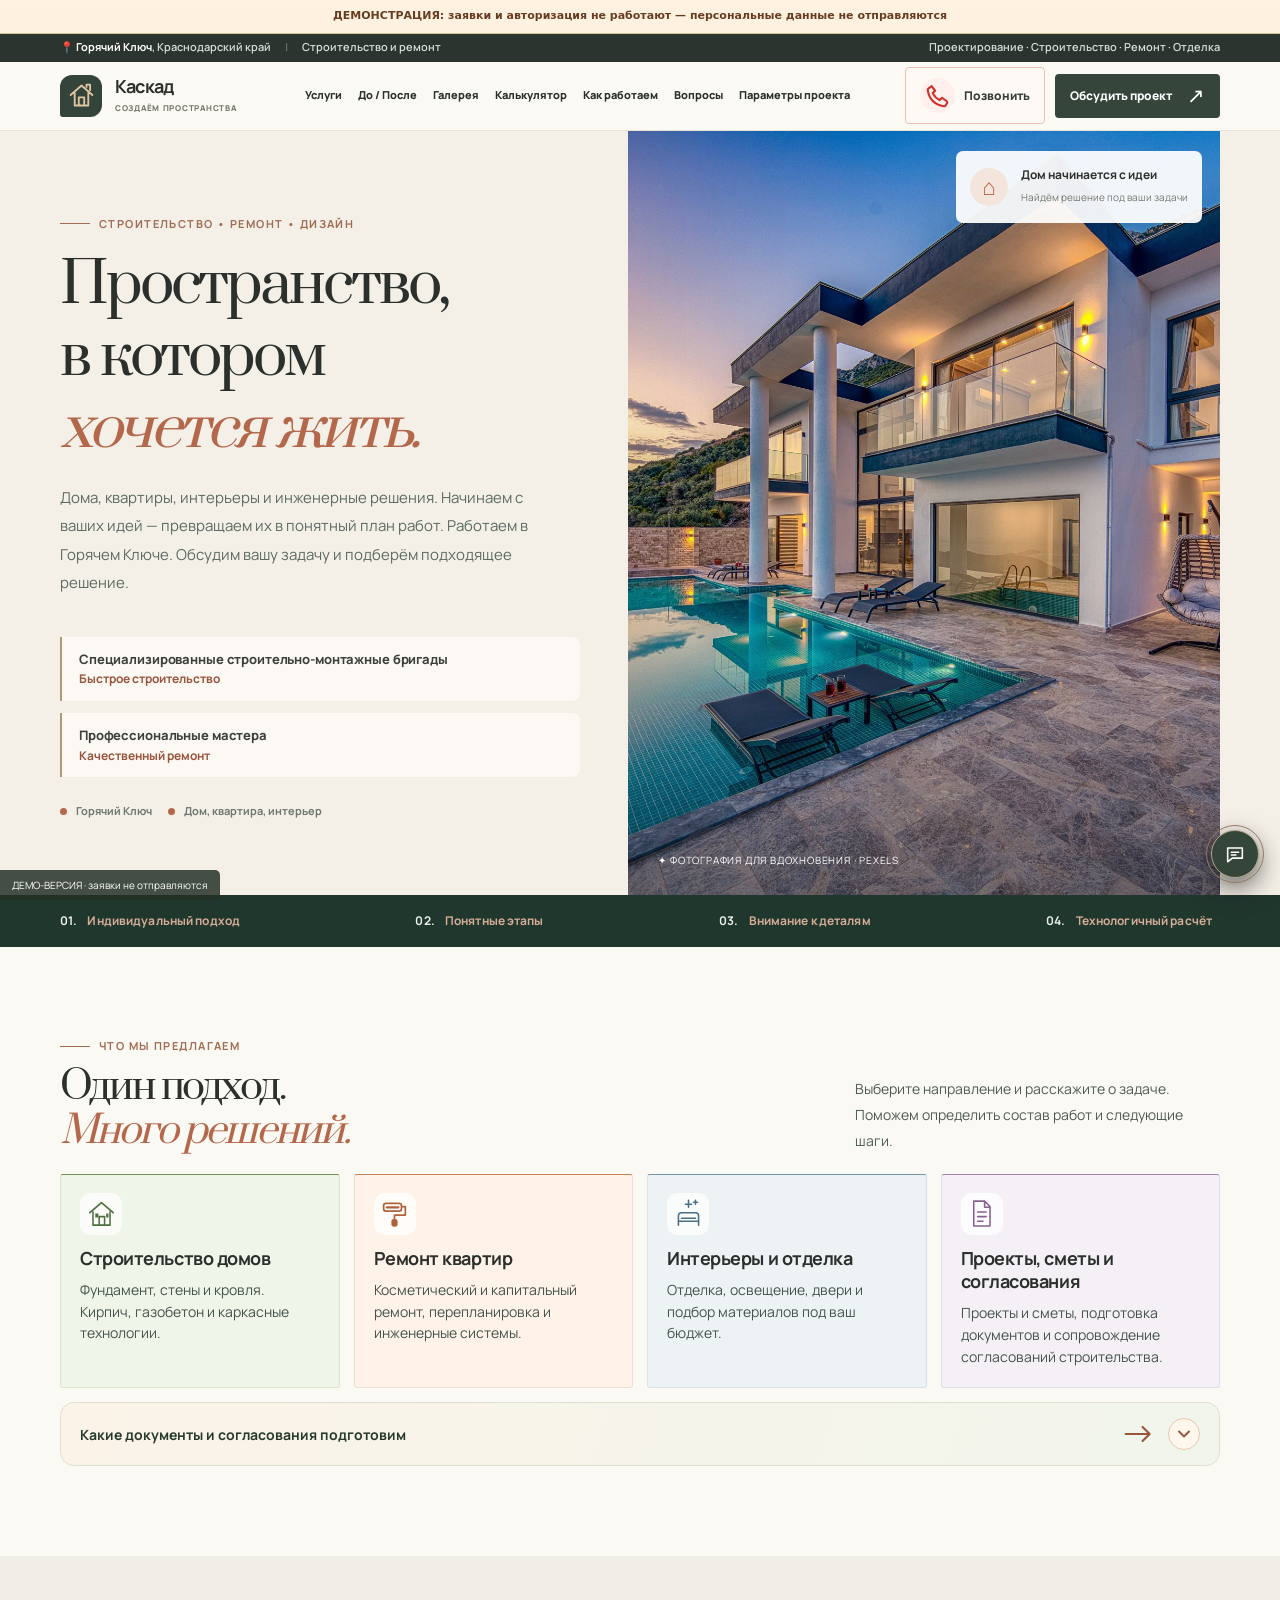
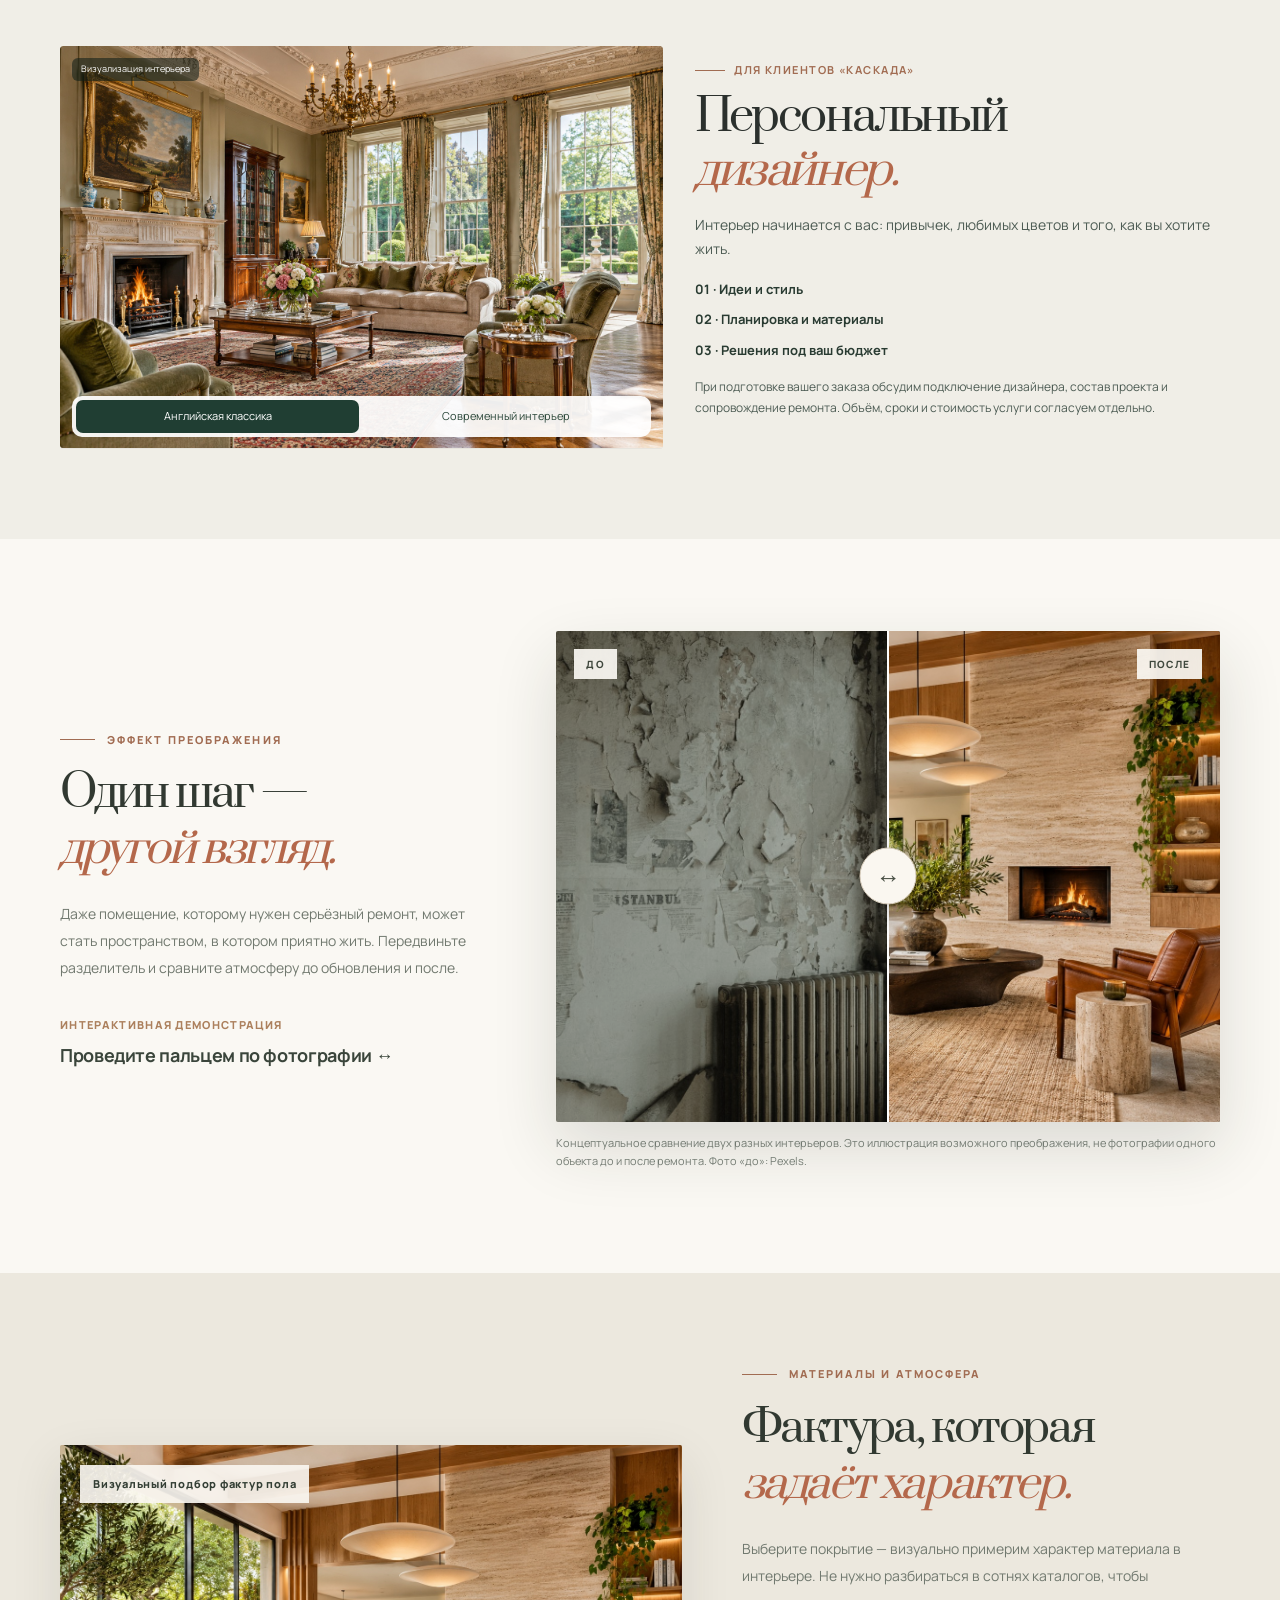
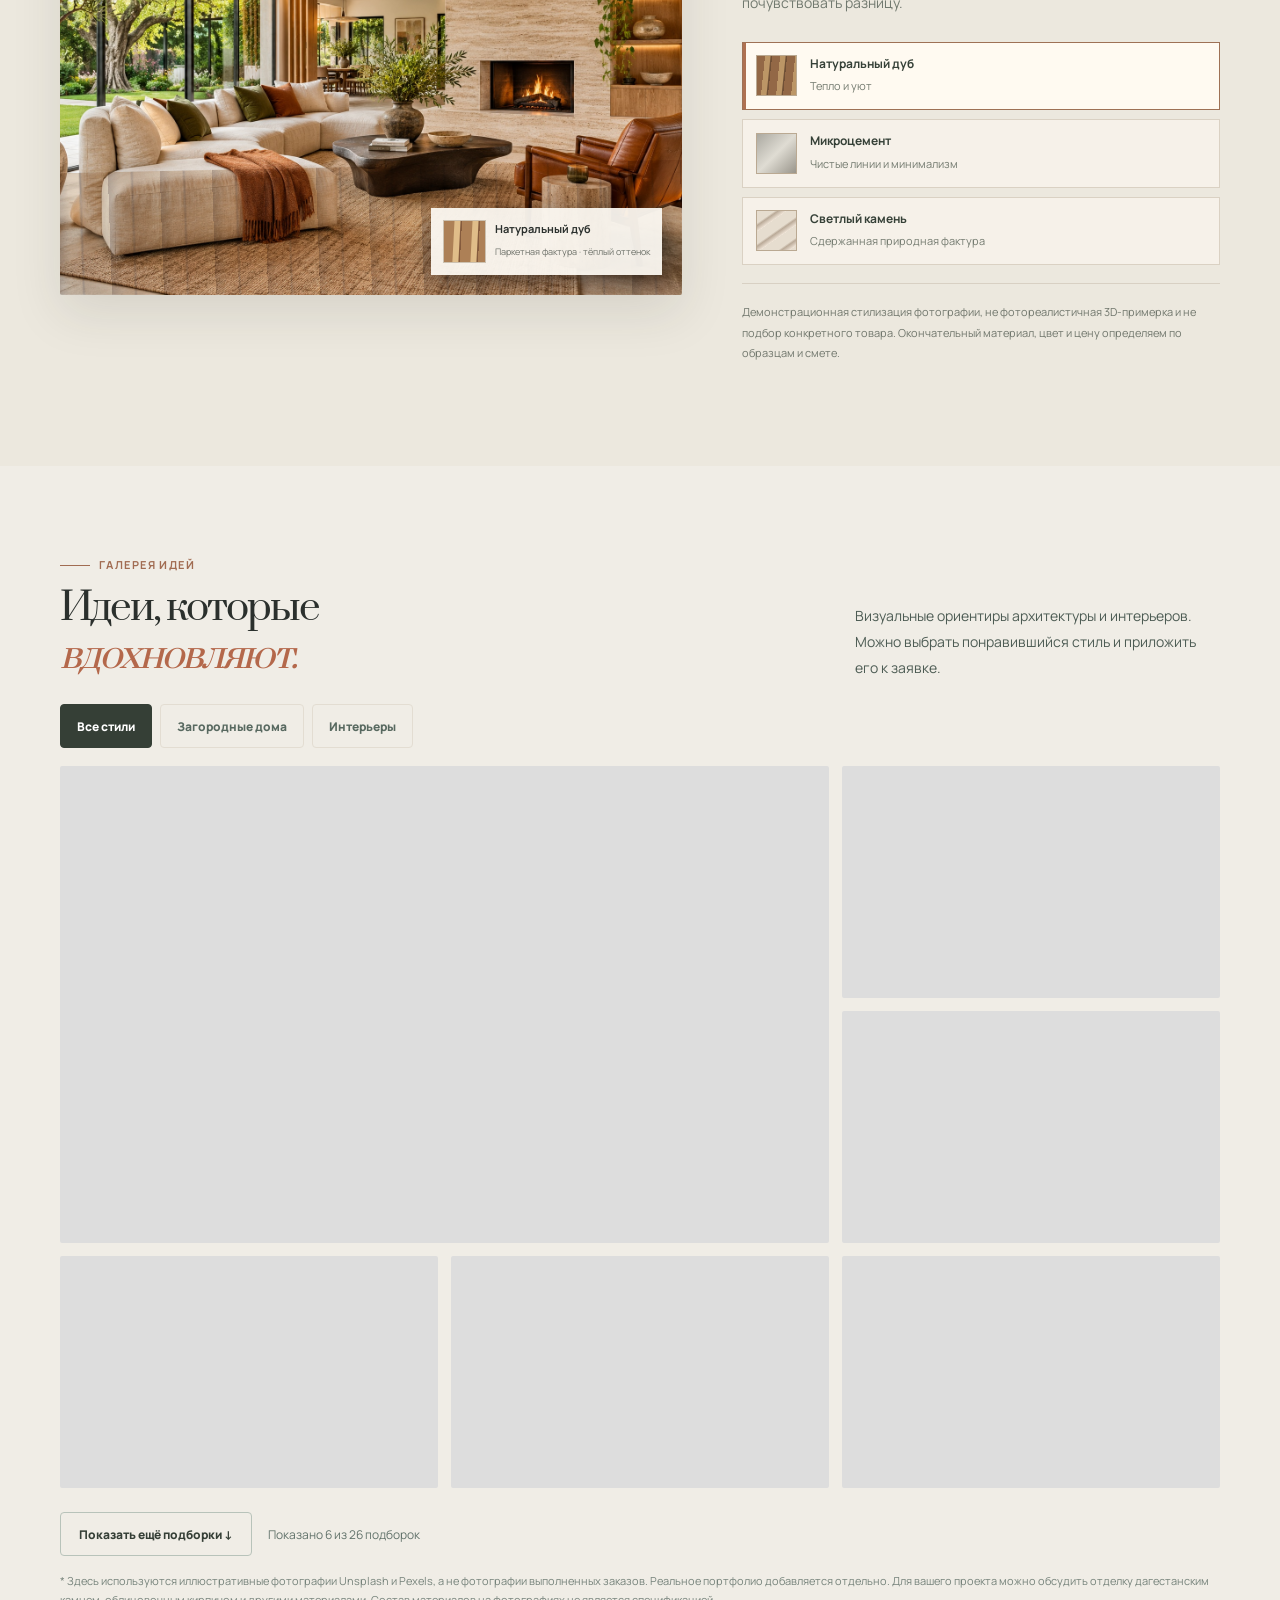
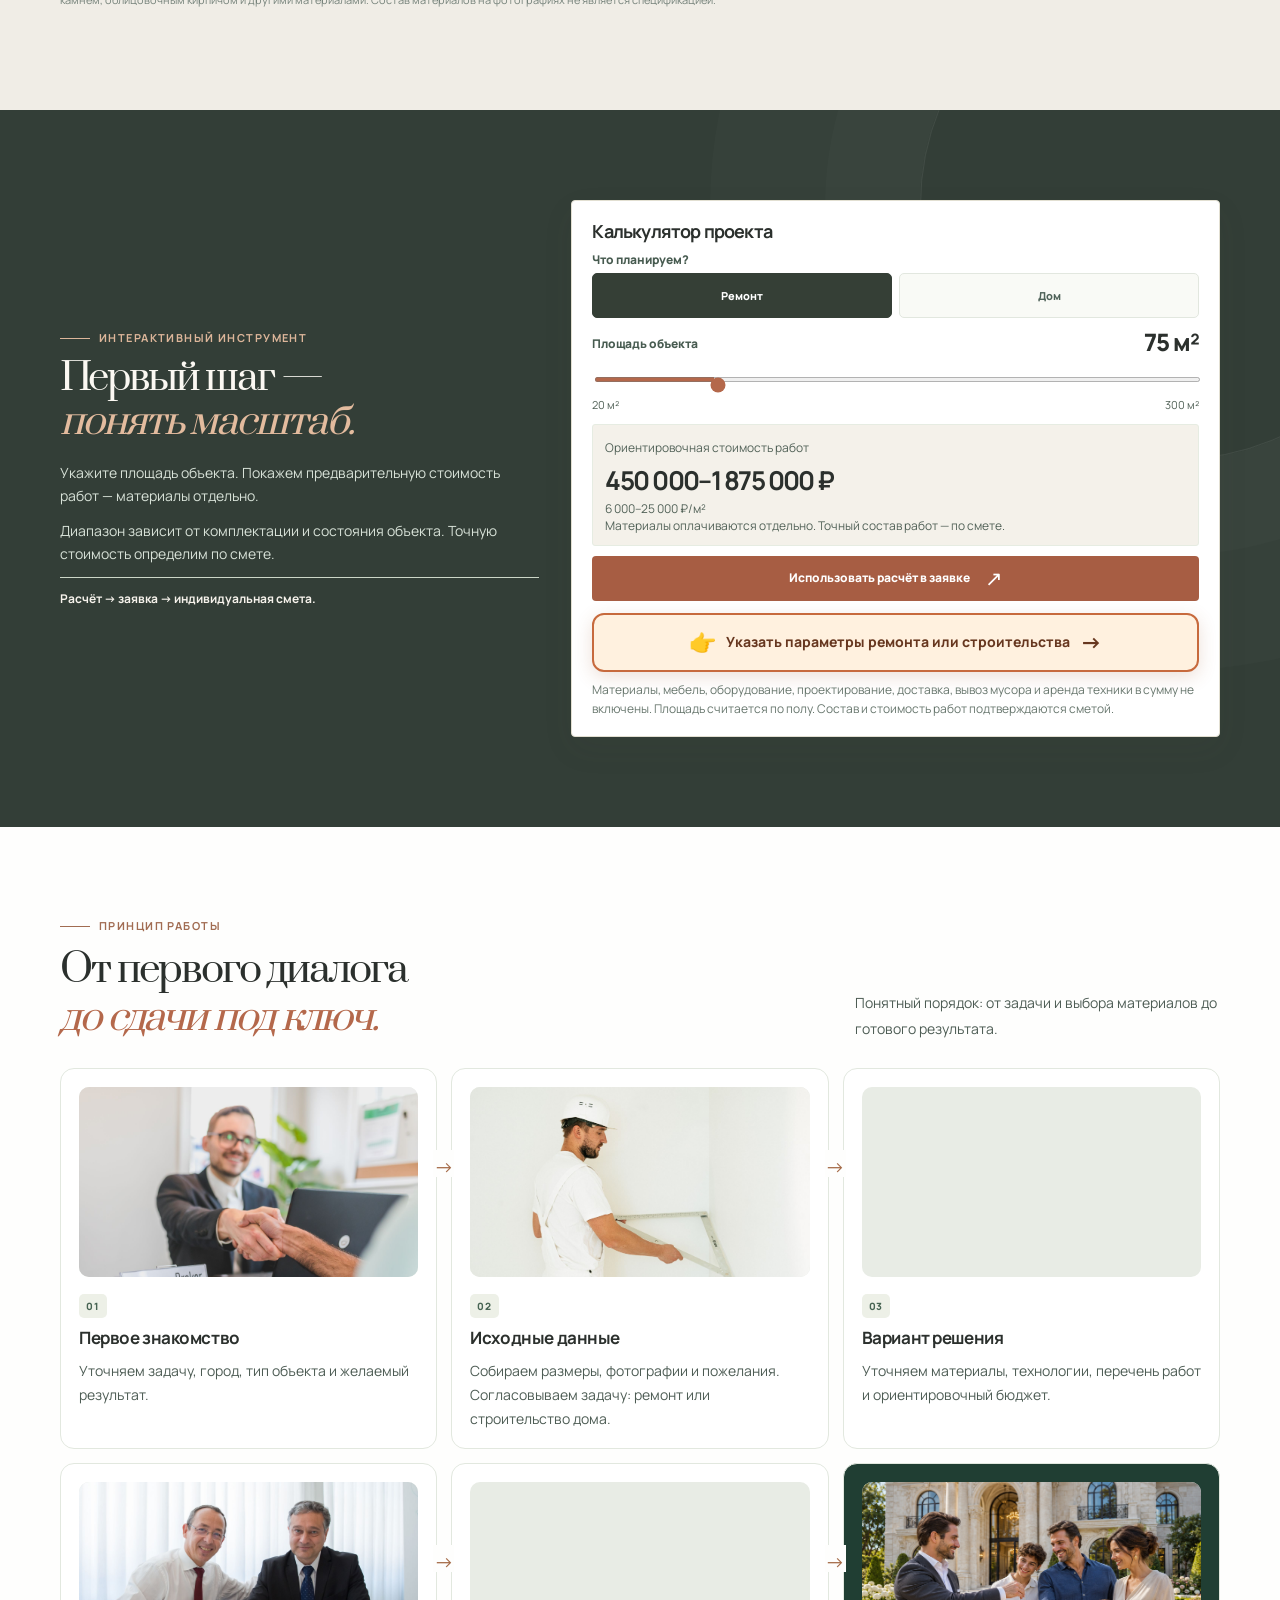
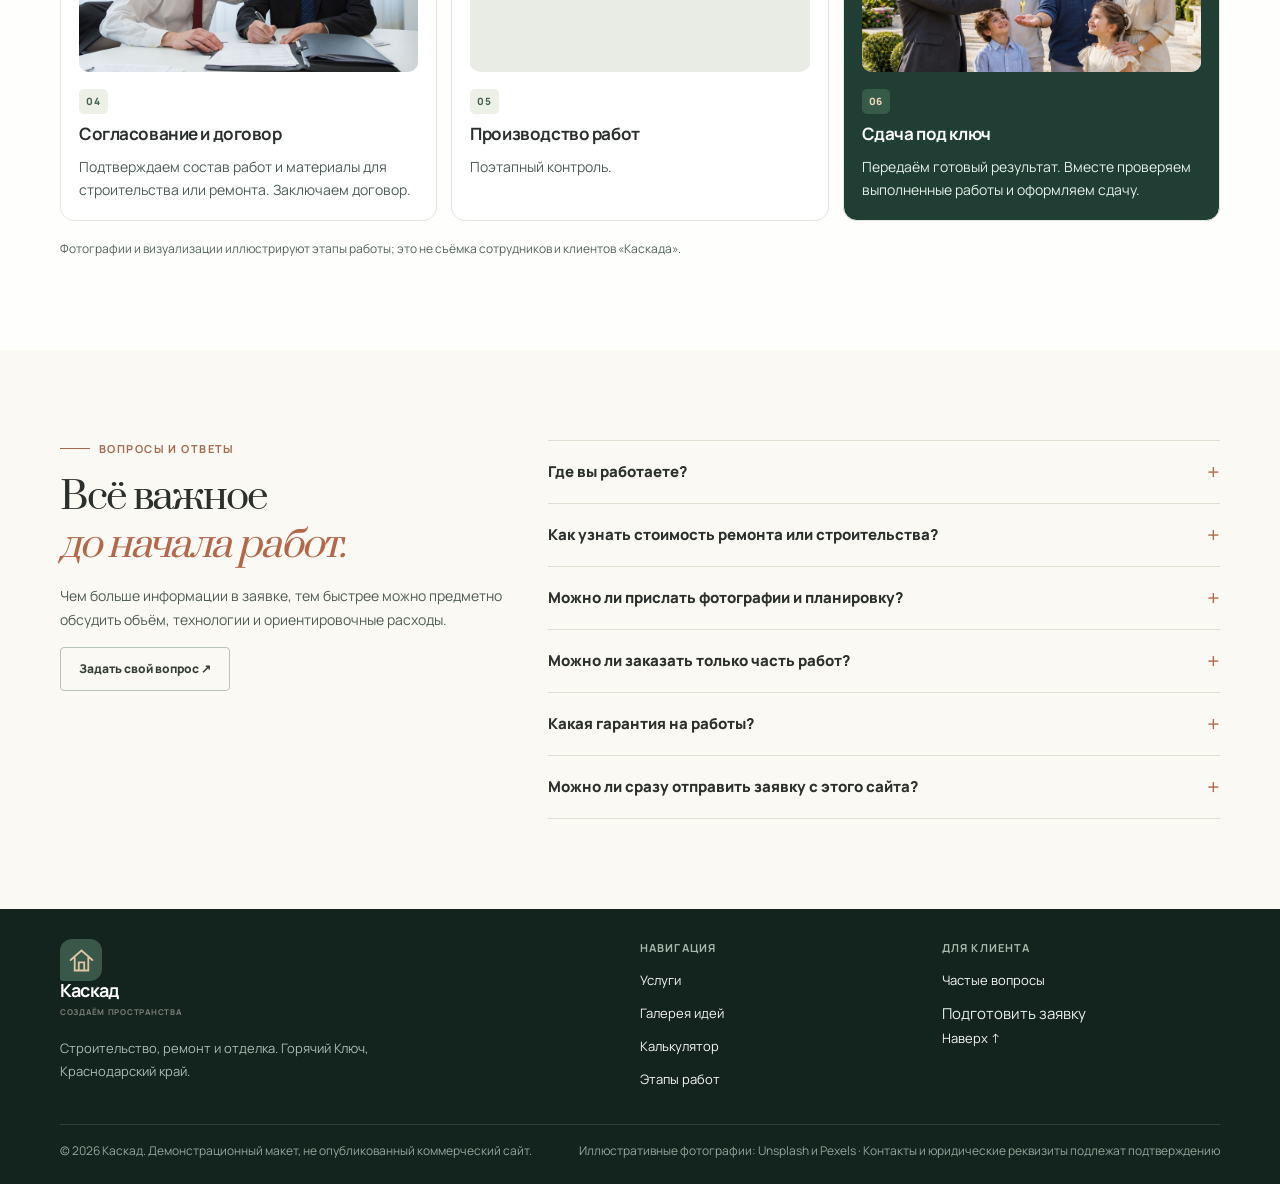
==== premium.html @ bccc3dc0 "Add isolated premium architectural design experiment and interactive widgets" ====
<!doctype html>
<html lang="ru">
<head>
  <meta charset="UTF-8">
  <meta name="viewport" content="width=device-width,initial-scale=1,viewport-fit=cover">
  <meta name="theme-color" content="#14201e">
  <meta name="description" content="Каскад — строительство домов, ремонт и отделка. Горячий Ключ, Краснодарский край. Обсудите строительство дома, ремонт квартиры или отделку.">
  <title>Каскад — пространство, в котором хочется жить</title>
  <link rel="preconnect" href="https://fonts.googleapis.com">
  <link rel="preconnect" href="https://fonts.gstatic.com" crossorigin>
  <link media="print" onload="this.media='all'" href="https://fonts.googleapis.com/css2?family=Manrope:wght@400;500;600;700;800&family=Prata&display=swap" rel="stylesheet">
  <style>
  :root{--ink:#172421;--forest:#213a32;--forest2:#152b25;--terra:#cf7851;--terra2:#a9583a;--cream:#f7f5f0;--paper:#fffefc;--muted:#6d7772;--border:#e5e6df;--shadow:0 20px 60px rgba(13,34,27,.09)}
  *,*::before,*::after{box-sizing:border-box}
  html{scroll-behavior:smooth}
  body{margin:0;color:var(--ink);font-family:Manrope,Arial,sans-serif;background:var(--paper);-webkit-font-smoothing:antialiased}
  img{max-width:100%;display:block}a{color:inherit;text-decoration:none}
  button,input,textarea,select{font:inherit}button{cursor:pointer}
  button:focus-visible,a:focus-visible,input:focus-visible,select:focus-visible,textarea:focus-visible{outline:3px solid #e6a27a;outline-offset:3px}
  .container{width:min(1200px,calc(100% - 48px));margin-inline:auto}
  .eyebrow{display:flex;align-items:center;gap:9px;color:var(--terra2);font-size:11px;font-weight:800;letter-spacing:.19em;text-transform:uppercase}
  .eyebrow::before{content:"";width:23px;height:1px;background:currentColor}
  h1,h2,h3,p{margin-top:0}h1,h2,h3{letter-spacing:-.045em}
  h1{font-size:clamp(44px,5.4vw,77px);line-height:1.08;font-weight:700}
  h2{font-size:clamp(34px,3.8vw,54px);line-height:1.16;font-weight:700}
  .serif{font-family:Prata,Georgia,serif;font-weight:400;font-style:italic;color:var(--terra);letter-spacing:-.055em}
  .section{padding:104px 0;scroll-margin-top:88px}.section-head{display:flex;justify-content:space-between;align-items:end;gap:30px;margin-bottom:42px}.section-head h2{max-width:720px;margin:15px 0 0}.section-head p{max-width:365px;color:var(--muted);font-size:14px;line-height:1.85;margin:0}
  .btn{min-height:52px;display:inline-flex;justify-content:center;align-items:center;gap:15px;padding:14px 24px;border-radius:7px;border:1px solid transparent;font-size:13px;font-weight:800;transition:transform .2s,background .2s,box-shadow .2s;white-space:nowrap}
  .btn:hover{transform:translateY(-2px);box-shadow:0 11px 28px #17242118}
  .btn-dark{background:var(--forest);color:white}.btn-dark:hover{background:#305647}
  .btn-light{background:white;color:var(--ink)}.btn-outline{border-color:#b8c3ba;background:transparent;color:var(--forest)}.btn-terra{background:var(--terra);color:#fff}.btn-terra:hover{background:var(--terra2)}
  .btn-arrow{font-size:21px;font-weight:500;line-height:1}
  .topbar{height:36px;background:#14231e;color:#d7ded9;font-size:11px;font-weight:600;display:flex;align-items:center}
  .topbar-inner{display:flex;align-items:center;justify-content:space-between;gap:8px}.topbar b{color:#fff}.topbar .sep{opacity:.35;padding:0 12px}
  .header{position:sticky;top:0;z-index:60;background:rgba(255,254,252,.96);backdrop-filter:blur(18px);border-bottom:1px solid #e8e9e3}
  .nav{height:83px;display:flex;align-items:center;justify-content:space-between;gap:24px}
  .brand{display:flex;align-items:center;gap:13px;min-width:225px}.brand-symbol{width:42px;height:42px;background:var(--forest);border-radius:12px 12px 12px 3px;color:#f9d2ab;display:grid;place-items:center}
  .brand-symbol svg{width:29px;height:29px}.brand b{font-size:18px;letter-spacing:-.06em;display:block;line-height:1}.brand small{display:block;margin-top:6px;color:var(--muted);letter-spacing:.09em;text-transform:uppercase;font-size:8px;font-weight:800}
  .navlinks{display:flex;align-items:center;gap:28px;font-size:12px;font-weight:800}.navlinks a{transition:color .2s}.navlinks a:hover{color:var(--terra)}
  .nav-right{display:flex;gap:10px;align-items:center}.nav-right .btn{min-height:44px;padding:12px 17px}.mobile-toggle{display:none;width:44px;height:44px;border:1px solid var(--border);background:#fff;border-radius:7px;font-size:22px}
  .mobile-menu{display:none;position:absolute;top:100%;left:0;right:0;background:#fff;padding:14px 24px 22px;border-bottom:1px solid var(--border);box-shadow:0 20px 25px #12291d12}.mobile-menu.open{display:grid;gap:0}.mobile-menu a{padding:14px 0;border-bottom:1px solid var(--border);font-weight:700}
  .hero{background:var(--cream);position:relative;overflow:hidden}.hero-inner{display:grid;grid-template-columns:51% 49%;min-height:665px}
  .hero-copy{padding:94px 60px 60px 0;display:flex;flex-direction:column;justify-content:center;position:relative;z-index:1}
  .hero h1{margin:23px 0 25px}.hero p{color:#5c6b63;line-height:1.9;font-size:15px;max-width:490px}.hero-actions{display:flex;gap:12px;margin-top:23px;flex-wrap:wrap}
  .hero-notes{display:flex;align-items:center;gap:21px;margin-top:60px;color:#6e7771;font-size:11px;font-weight:700}.hero-notes span{display:flex;align-items:center;gap:9px}.hero-notes .dot{display:inline-block;background:var(--terra);width:7px;height:7px;border-radius:50%}
  .hero-media{position:relative;min-width:0;margin-right:calc((1200px - min(1200px, 100vw - 48px))/(-2));overflow:hidden}
  .hero-media::after{content:"";position:absolute;inset:0;background:linear-gradient(90deg,rgba(16,33,25,.04),transparent 28%),linear-gradient(0deg,rgba(10,25,20,.38),transparent 40%);pointer-events:none}
  .hero-media img{width:100%;height:100%;object-fit:cover;object-position:center}
  .hero-caption{position:absolute;bottom:27px;left:30px;z-index:2;color:#fff;font-size:10px;letter-spacing:.08em;text-transform:uppercase;display:flex;align-items:center;gap:10px}
  .hero-badge{position:absolute;top:34px;right:30px;z-index:3;background:rgba(255,255,255,.93);padding:19px 21px;border-radius:7px;display:flex;align-items:center;gap:13px;box-shadow:var(--shadow)}
  .hero-badge .icon{width:38px;height:38px;border-radius:50%;background:#f3e5db;display:grid;place-items:center;color:var(--terra);font-size:23px}.hero-badge strong{display:block;font-size:12px}.hero-badge span{font-size:10px;color:var(--muted)}
  .ribbon{background:#20372e;color:#fff}.ribbon .container{display:flex;align-items:center;justify-content:space-between;gap:15px;min-height:81px}.ribbon span{font-size:12px;letter-spacing:.01em;font-weight:700;color:#e8eee8}.ribbon em{color:#d6ad96;font-style:normal;padding:0 18px}
  .services{background:var(--paper)}.filterbar{display:flex;gap:8px;flex-wrap:wrap;margin-bottom:25px}.filter{padding:10px 19px;border:1px solid var(--border);background:transparent;color:#586960;border-radius:50px;font-size:12px;font-weight:800}.filter.active,.filter:hover{background:var(--forest);color:white;border-color:var(--forest)}
  .services-grid{display:grid;grid-template-columns:repeat(3,1fr);gap:17px}.service{padding:28px;background:#f8f8f5;border:1px solid #edf0e9;border-radius:10px;min-height:256px;display:flex;flex-direction:column;transition:background .2s,transform .2s,border-color .2s}
  .service:hover{background:#f0f5ee;border-color:#d7dfd3;transform:translateY(-3px)}.service-icon{font-size:30px;margin-bottom:33px}.service h3{font-size:19px;margin-bottom:11px}.service p{font-size:12px;line-height:1.85;color:#64716a;flex:1;margin:0 0 18px}.service button{align-self:start;background:none;border:none;padding:0;color:var(--terra2);font-size:12px;font-weight:800}.service.hidden{display:none}
  .numbers{display:grid;grid-template-columns:repeat(3,1fr);gap:0;border-top:1px solid var(--border);border-bottom:1px solid var(--border);margin-top:42px}.number{padding:27px 30px;border-right:1px solid var(--border)}.number:first-child{padding-left:0}.number:last-child{border:0}.number b{display:block;font-size:18px;letter-spacing:-.04em;margin-bottom:8px}.number span{font-size:11px;color:var(--muted);line-height:1.6}
  .portfolio{background:#f5f5f0}.portfolio-grid{display:grid;grid-template-columns:1.15fr 1fr 1fr;gap:18px}.project{position:relative;height:325px;overflow:hidden;border-radius:9px;background:#ddd;isolation:isolate;cursor:pointer;border:0;padding:0;text-align:left;color:#fff}.project:first-child{grid-row:span 2;height:auto}.project img{width:100%;height:100%;object-fit:cover;transition:transform .55s}.project:hover img{transform:scale(1.07)}.project::after{content:"";inset:0;position:absolute;background:linear-gradient(0deg,#11231acb,transparent 57%);z-index:1;pointer-events:none}.project-info{position:absolute;bottom:21px;left:23px;right:23px;z-index:2}.project-tag{font-size:9px;text-transform:uppercase;letter-spacing:.16em;color:#e8e9d4;font-weight:800}.project h3{font-size:18px;margin:8px 0 4px}.project p{margin:0;font-size:11px;color:#dae4df}.project-arrow{position:absolute;top:18px;right:18px;z-index:2;width:35px;height:35px;background:#fff;border-radius:50%;color:var(--forest);display:grid;place-items:center;font-size:20px}.portfolio-note{margin-top:23px;color:#76837b;font-size:11px}
  .calculator{background:var(--forest2);color:white;overflow:hidden;position:relative}.calculator::before{content:"";position:absolute;width:510px;height:510px;border:1px solid #ffffff13;border-radius:50%;right:-150px;top:-160px;box-shadow:0 0 0 95px #ffffff04,0 0 0 210px #ffffff04}
  .calculator-grid{display:grid;grid-template-columns:.84fr 1.16fr;gap:70px;position:relative}.calculator h2{margin:17px 0 22px}.calculator .serif{color:#e4ac8c}.calculator-intro{font-size:14px;line-height:1.95;color:#c1d0c7}.calculator-tips{margin-top:35px;border-top:1px solid #ffffff25;padding-top:28px;font-size:12px;color:#bfccc4;line-height:2}.calculator-tips strong{color:white}
  .calc-panel{background:white;color:var(--ink);padding:34px;border-radius:11px;box-shadow:0 25px 65px #0002}.calc-top{display:flex;justify-content:space-between;align-items:center;margin-bottom:25px}.calc-top h3{margin:0;font-size:21px}.tiny{font-size:10px;color:var(--muted)}.field-title{display:block;font-weight:800;font-size:11px;color:#475b50;margin-bottom:10px}.segment{display:grid;grid-template-columns:repeat(3,1fr);gap:7px;margin-bottom:23px}.segment button{min-height:45px;border:1px solid #e2e7df;border-radius:5px;background:#f9faf6;color:#50635a;font-size:11px;font-weight:800}.segment button.active{border-color:var(--forest);background:var(--forest);color:white}
  .range-row{display:flex;justify-content:space-between;align-items:end;margin-bottom:12px}.area-number{font-size:25px;font-weight:800;letter-spacing:-.04em}input[type=range]{width:100%;accent-color:var(--terra);cursor:pointer}input[type=range]::-webkit-slider-runnable-track{height:5px}
  .scale-row{display:flex;justify-content:space-between;color:#9aa39d;font-size:10px;margin-top:6px}
  .form-line{display:grid;grid-template-columns:1fr 1fr;gap:15px;margin:20px 0}.input{width:100%;padding:13px 14px;background:#fff;border:1px solid #dde3db;border-radius:6px;outline:none;color:var(--ink);font-size:12px;min-height:48px}.input:focus{border-color:var(--terra)}
  .calc-result{background:#f4f6f0;border:1px solid #e6ece2;padding:23px;border-radius:8px;margin:20px 0 13px}.calc-result span{color:#607368;font-size:11px}.calc-result strong{display:block;font-size:clamp(21px,2.5vw,30px);margin:7px 0;letter-spacing:-.06em}.calc-result small{font-size:10px;color:#8b978f}.calc-panel .btn{width:100%}
  .calc-disclaimer{color:#8e9a93;line-height:1.65;font-size:10px;margin:12px 0 0}
  .process{background:#fefefd}.steps{display:grid;grid-template-columns:repeat(4,1fr);gap:18px;margin-top:50px}.step{position:relative;padding:27px 23px;background:#f7f8f4;border-top:3px solid #cf7851}.step .idx{font-family:Prata,Georgia,serif;color:#adbbad;font-size:37px}.step h3{font-size:16px;margin:22px 0 13px}.step p{font-size:12px;color:var(--muted);line-height:1.85}.step::after{content:"→";position:absolute;right:18px;top:30px;color:#aeb8ad;font-size:24px}.step:last-child::after{display:none}
  .geography{background:#eaf0e9}.geography-grid{display:grid;grid-template-columns:1fr 1fr;align-items:center;gap:55px}.geography h2{margin:17px 0}.geography p{line-height:1.9;color:#5c6e63;font-size:14px}.geo-feature{margin-top:25px;display:grid;gap:13px}.geo-feature span{display:flex;align-items:center;gap:11px;font-weight:700;font-size:12px}.geo-feature span::before{content:"✓";background:var(--forest);border-radius:50%;width:24px;height:24px;display:grid;place-items:center;color:white;font-size:12px}
  .geo-card{background:#fff;border-radius:12px;padding:35px;box-shadow:0 25px 55px #1a352515}.geo-card .overline{font-size:10px;letter-spacing:.15em;color:var(--terra2);font-weight:800;text-transform:uppercase}.geo-map{height:245px;display:flex;align-items:center;justify-content:center;position:relative;overflow:hidden;background:linear-gradient(130deg,#fafaf6,#f0f3ed);border-radius:8px;margin:22px 0}.geo-map svg{width:90%;height:88%;color:#d1ded2}.geo-map .loc{position:absolute;left:22%;top:57%;background:var(--forest);color:white;border-radius:100px;padding:7px 12px;font-size:10px;font-weight:800;box-shadow:0 7px 15px #0002}.geo-card p{font-size:11px;margin:0;color:#7b8880}
  .faq-grid{display:grid;grid-template-columns:.75fr 1.25fr;gap:80px}.faq h2{margin:15px 0}.faq-intro p{line-height:1.9;font-size:13px;color:var(--muted)}.faqs details{border-bottom:1px solid var(--border);padding:18px 0}.faqs details:first-child{border-top:1px solid var(--border)}.faqs summary{font-weight:800;font-size:14px;list-style:none;cursor:pointer;display:flex;justify-content:space-between;align-items:center;gap:15px}.faqs summary::-webkit-details-marker{display:none}.faqs summary::after{content:"+";font-size:22px;color:var(--terra);font-weight:400}.faqs details[open] summary::after{content:"−"}.faqs details p{font-size:12px;line-height:1.9;color:var(--muted);margin:15px 30px 0 0}
  .contact{background:var(--forest);color:white;position:relative;overflow:hidden}.contact::after{content:"";position:absolute;right:-90px;bottom:-180px;border:1px solid #ffffff18;border-radius:50%;width:530px;height:530px;box-shadow:0 0 0 85px #ffffff07,0 0 0 185px #ffffff04;pointer-events:none}.contact-wrap{display:grid;grid-template-columns:1fr 1fr;gap:70px;align-items:center;position:relative;z-index:1}.contact h2{margin:18px 0 22px}.contact .serif{color:#e4ac8c}.contact p{max-width:460px;color:#bbcec3;line-height:1.9;font-size:14px}.contact-labels{display:flex;flex-wrap:wrap;gap:9px;margin-top:26px}.contact-labels span{border:1px solid #ffffff35;border-radius:40px;padding:9px 13px;font-size:11px;color:#e4ede6}
  .lead-form{background:#fff;color:var(--ink);padding:35px;border-radius:11px;box-shadow:0 25px 70px #0002}.lead-form h3{font-size:23px;margin:0 0 8px}.lead-form>p{font-size:11px;color:var(--muted);margin-bottom:20px}.lead-form .field-title{margin-top:14px}.lead-form textarea{resize:vertical;min-height:80px}.consent{display:flex;align-items:start;gap:9px;color:#7a8880;font-size:10px;line-height:1.6;margin:14px 0}.consent input{margin-top:2px;accent-color:var(--forest)}.lead-form .btn{width:100%}.lead-form .form-note{font-size:10px;color:#89948e;line-height:1.7;margin:13px 0 0}
  .footer{background:#13231e;color:#e7eee9;padding:48px 0 26px}.footer-upper{display:grid;grid-template-columns:2fr 1fr 1fr;gap:30px;align-items:start;margin-bottom:65px}.footer .brand-symbol{background:#395849}.footer .brand b{color:#fff}.footer p{max-width:365px;color:#a8bbb0;font-size:11px;line-height:1.9;margin-top:18px}.footer h4{font-size:11px;color:#a6b9ab;text-transform:uppercase;letter-spacing:.1em;margin:0 0 18px}.footer a{display:block;font-size:12px;margin:0 0 14px;color:#f4f6f3}.footer-bottom{border-top:1px solid #ffffff1f;padding-top:24px;display:flex;justify-content:space-between;gap:20px;font-size:10px;color:#92a79a}
  .modal{position:fixed;inset:0;background:#0e2018b9;z-index:110;display:none;place-items:center;padding:20px;backdrop-filter:blur(4px)}.modal.open{display:grid}.modal-dialog{width:min(560px,100%);max-height:min(92vh,900px);overflow:auto;background:white;border-radius:14px;box-shadow:0 30px 90px #0004;padding:28px;position:relative}.modal-close{position:absolute;right:20px;top:16px;background:#f1f3ee;border:0;border-radius:50%;width:36px;height:36px;font-size:21px}.modal h3{font-size:25px;margin:12px 40px 17px 0}.modal .lead-form{box-shadow:none;padding:0}.modal .lead-form>h3,.modal .lead-form>p{display:none}
  .image-dialog{width:min(900px,100%);max-height:90vh;padding:15px}.image-dialog img{border-radius:9px;width:100%;max-height:66vh;object-fit:cover}.image-dialog h3{margin:15px 6px 5px}.image-dialog p{margin:0 6px 10px;color:var(--muted);font-size:12px}
  .toast{position:fixed;right:22px;bottom:24px;max-width:min(450px,calc(100% - 44px));background:var(--forest);color:white;font-size:12px;padding:17px 21px;border-radius:9px;box-shadow:var(--shadow);z-index:140;transform:translateY(120px);opacity:0;transition:.25s;line-height:1.65}.toast.show{transform:translateY(0);opacity:1}
  .floating{position:fixed;right:22px;bottom:22px;z-index:65;width:55px;height:55px;border-radius:50%;background:var(--terra);color:#fff;border:3px solid #fff;box-shadow:0 10px 25px #1c321f39;font-size:22px;display:grid;place-items:center}.floating:hover{transform:scale(1.06)}
  .preview-banner{position:fixed;left:0;bottom:0;z-index:66;font-size:10px;color:#fff;background:#152820cb;padding:7px 12px;border-top-right-radius:5px;pointer-events:none}
  .hidden{display:none!important}
  @media(max-width:1100px){.navlinks{gap:17px}.hero-copy{padding-right:30px}.hero h1{font-size:58px}.calculator-grid{gap:37px}.portfolio-grid{grid-template-columns:1fr 1fr}.project:first-child{grid-row:auto;height:325px}.footer-upper{grid-template-columns:1.6fr 1fr 1fr}}
  @media(max-width:820px){.topbar{height:auto;min-height:34px}.topbar-inner{justify-content:center;text-align:center}.topbar-inner>span:last-child{display:none}.nav{height:71px}.navlinks{display:none}.nav-right .btn-dark{display:none}.nav-right [data-kaskad-call]{display:inline-flex;min-height:40px;padding:9px 11px;font-size:11px}.mobile-toggle{display:block}.brand{min-width:0}.hero-inner{grid-template-columns:1fr;min-height:0}.hero-copy{padding:65px 0 55px}.hero h1{font-size:clamp(41px,8vw,67px)}.hero-media{height:410px;margin:0 calc((100vw - 100%)/-2)}.hero-notes{margin-top:35px}.ribbon .container{flex-wrap:wrap;justify-content:center;padding-block:22px}.ribbon span{font-size:11px}.services-grid{grid-template-columns:repeat(2,1fr)}.calculator-grid,.geography-grid,.faq-grid,.contact-wrap{grid-template-columns:1fr;gap:35px}.section{padding:76px 0}.section-head{display:block}.section-head p{margin-top:20px}.steps{grid-template-columns:repeat(2,1fr)}.footer-upper{grid-template-columns:1fr 1fr}.footer-upper>div:first-child{grid-column:span 2}.geo-map{height:200px}}
  @media(max-width:550px){.container{width:min(100% - 32px,1200px)}.topbar{font-size:9px}.brand b{font-size:16px}.brand small{font-size:7px}.brand-symbol{width:38px;height:38px}.hero-copy{padding:52px 0 43px}.hero h1{font-size:43px}.hero p{font-size:13px}.hero-notes{display:block;font-size:10px}.hero-notes span{margin:10px 0}.hero-media{height:315px}.hero-badge{right:13px;top:13px;padding:12px}.hero-badge .icon{display:none}.hero-caption{left:18px;bottom:15px}.ribbon span{font-size:10px}.ribbon em{padding:0 4px}.section{padding:60px 0}.section-head{margin-bottom:26px}.section-head h2{font-size:34px}.section-head p{font-size:12px}.services-grid,.portfolio-grid,.steps{grid-template-columns:1fr}.service{min-height:200px;padding:25px}.service-icon{margin-bottom:19px}.project,.project:first-child{height:310px}.numbers{grid-template-columns:1fr}.number{padding:19px 0;border-right:0;border-bottom:1px solid var(--border)}.number:last-child{border:0}.calculator-grid{gap:20px}.calc-panel,.lead-form{padding:23px}.form-line{grid-template-columns:1fr;gap:0}.segment button{font-size:10px;padding:7px 3px}.contact-wrap{gap:25px}.geo-card{padding:23px}.footer-upper{grid-template-columns:1fr;gap:24px}.footer-upper>div:first-child{grid-column:auto}.footer-bottom{display:block;line-height:1.8}.floating{bottom:35px}.preview-banner{max-width:68%;line-height:1.3}}
  @media(prefers-reduced-motion:reduce){*,*::before,*::after{scroll-behavior:auto!important;transition:none!important;animation:none!important}}
  .portfolio-grid{grid-template-columns:repeat(3,minmax(0,1fr))}.project:first-child{grid-row:auto;height:325px}.project{content-visibility:auto;contain-intrinsic-size:300px 325px}.project h3{line-height:1.3}
@media(max-width:820px){.portfolio-grid{grid-template-columns:repeat(2,minmax(0,1fr))}}
@media(max-width:550px){.portfolio-grid{grid-template-columns:1fr}.project,.project:first-child{height:320px}}
.price-basis{padding:16px;margin:0 0 22px;background:#fff1df;border:2px solid #c87b50;border-radius:9px;color:#513323}.price-basis b{font-size:18px;line-height:1.4;display:block}.price-basis span{display:block;margin-top:6px;font-size:12px;line-height:1.6}.designer{background:#edeae2}.designer-wrap{display:grid;grid-template-columns:1fr 1fr;gap:64px;align-items:center}.designer-wrap>img{width:100%;height:510px;object-fit:cover;border-radius:14px}.designer-copy>p{font-size:16px;line-height:1.8;color:#58675e}.designer-points{display:grid;gap:12px;margin:24px 0;font-size:14px;font-weight:700}.designer-note{font-size:13px!important}.steps{grid-template-columns:repeat(5,minmax(0,1fr))}
@media(max-width:1000px){.steps{grid-template-columns:repeat(3,minmax(0,1fr))}.designer-wrap{gap:32px}}
@media(max-width:700px){.designer-wrap{grid-template-columns:1fr}.designer-wrap>img{height:320px}.steps{grid-template-columns:1fr 1fr}.price-basis b{font-size:16px}}
@media(max-width:420px){.steps{grid-template-columns:1fr}}
.steps{grid-template-columns:repeat(3,minmax(0,1fr));gap:20px}.step{background:#fff;border:1px solid #e2e8df;border-radius:14px;padding:26px;position:relative}.step-art{display:flex;width:62px;height:62px;align-items:center;justify-content:center;margin-bottom:24px;border-radius:18px;background:#e9eee4;color:#244738}.step-art svg{width:34px;height:34px}.step:nth-child(2n) .step-art{background:#f4e8da;color:#9f623d}.step:last-child{background:#203e33;color:white}.step:last-child p{color:#e0e9e1}.step:last-child .idx{color:#e5bea0}.step:last-child .step-art{background:#cf9b6e;color:#1e352a}.step .idx{position:absolute;right:24px;top:30px;font-size:15px;letter-spacing:.1em}
@media(max-width:760px){.steps{grid-template-columns:repeat(2,minmax(0,1fr))}}
@media(max-width:480px){.steps{grid-template-columns:1fr}.step{padding:24px}.step-art{margin-bottom:18px}}
.designer-wrap{grid-template-columns:repeat(2,minmax(0,1fr))}.designer-wrap>*{min-width:0}.designer-copy h2{font-size:clamp(32px,4vw,58px);overflow-wrap:anywhere}.designer-wrap>img{max-width:100%}
@media(max-width:700px){.designer-wrap{grid-template-columns:minmax(0,1fr)}.designer-copy h2{font-size:36px}}

/* Compact responsive layout */
.container{width:min(1160px,calc(100% - 48px))}.section{padding:52px 0;scroll-margin-top:76px}.section-head{margin-bottom:24px;gap:24px}.section-head h2{margin-top:10px;font-size:clamp(29px,3vw,42px)}.section-head p{line-height:1.65;font-size:13px}
h2{font-size:clamp(30px,3vw,42px)}.eyebrow{font-size:10px;letter-spacing:.15em}.topbar{height:28px}.nav{height:68px;gap:16px}.brand{min-width:190px}.navlinks{gap:20px}.nav-right .btn{min-height:44px;padding:10px 14px}.btn{min-height:44px;padding:11px 18px;font-size:12px}
.hero-inner{min-height:480px;grid-template-columns:1fr 1fr}.hero-copy{padding:42px 32px 36px 0}.hero h1{font-size:clamp(40px,4.3vw,62px);margin:16px 0 18px}.hero p{font-size:14px;line-height:1.7;margin-bottom:8px}.hero-actions{margin-top:18px}.hero-notes{margin-top:26px;gap:16px}.hero-media{margin-right:0}.hero-badge{padding:14px;right:18px;top:20px}.ribbon .container{min-height:52px}.ribbon em{padding:0 8px}
.services-grid{gap:14px}.service{min-height:210px;padding:22px}.service-icon{font-size:25px;margin-bottom:16px}.service h3{font-size:19px;margin-bottom:8px}.service p{line-height:1.65;margin-bottom:16px}.service button{min-height:36px}
.designer-wrap{gap:36px}.designer-wrap>img{height:340px}.designer-copy h2{font-size:clamp(30px,3.5vw,45px);line-height:1.2;margin:12px 0 14px}.designer-copy>p{font-size:14px;line-height:1.65;margin-bottom:16px}.designer-points{gap:8px;margin:14px 0;font-size:12px}.designer-note{font-size:12px!important}
.portfolio-grid{gap:14px}.project,.project:first-child{height:255px;contain-intrinsic-size:250px 255px}.project-info{bottom:16px;left:18px;right:16px}.project h3{font-size:17px;margin:6px 0}.project p{font-size:11px;line-height:1.5}.project-arrow{width:32px;height:32px;top:14px;right:14px}.filterbar{margin-bottom:18px}.filter{min-height:44px;padding:10px 16px}.portfolio-note{line-height:1.65;margin-top:16px}
.calculator-grid{gap:40px;align-items:center;grid-template-columns:.85fr 1.15fr}.calculator h2{margin:12px 0 18px}.calculator-intro{font-size:13px;line-height:1.75}.calculator-tips{margin-top:18px;padding-top:16px}.calc-panel{padding:24px}.calc-top{margin-bottom:16px;gap:12px}.calc-top h3{font-size:20px}.price-basis{padding:12px;margin-bottom:16px}.price-basis b{font-size:17px}.price-basis span{font-size:11px}.segment{grid-template-columns:1fr 1fr;margin-bottom:18px}.form-line{margin:15px 0}.calc-result{padding:16px;margin:15px 0 12px}.calc-result small{display:block;line-height:1.6}.calc-result strong{font-size:clamp(24px,2.3vw,30px)}.calc-disclaimer{font-size:11px;color:#68776e}
.steps{gap:14px;margin-top:26px}.step{padding:20px}.step-art{width:44px;height:44px;border-radius:12px;margin-bottom:14px}.step-art svg{width:28px;height:28px}.step .idx{top:24px;right:20px;font-size:14px}.step::after{display:none}.step h3{font-size:16px;margin:10px 0 9px}.step p{font-size:12px;line-height:1.65;margin-bottom:0}
.faq-grid{gap:40px;grid-template-columns:.8fr 1.2fr}.faq-intro p{line-height:1.65}.faqs details{padding:14px 0}.faqs summary{min-height:28px;font-size:13px}.faqs details p{line-height:1.7}
.footer{padding:30px 0 22px}.footer-upper{margin-bottom:24px;gap:24px}.footer a{margin-bottom:10px}.footer h4{margin-bottom:12px}.footer-bottom{padding-top:16px;line-height:1.7}.modal-dialog{padding:24px}.modal-close{width:40px;height:40px}.lead-form .input{font-size:14px}.consent{font-size:12px;line-height:1.65}.consent input{width:18px;height:18px;flex:0 0 18px}.form-line>*,.calculator-grid>*,.faq-grid>*,.hero-inner>*,.services-grid>*{min-width:0}.btn{max-width:100%}
@media(max-width:1050px){.navlinks{display:none}.mobile-toggle{display:block}.nav-right .btn-dark{display:none}}
@media(max-width:820px){.container{width:calc(100% - 40px)}.section{padding:40px 0}.section-head p{margin-top:12px;max-width:540px}.hero-inner{min-height:0;grid-template-columns:1fr 1fr}.hero-copy{padding:34px 22px 30px 0}.hero h1{font-size:40px}.hero p{font-size:13px}.hero-media{height:auto;margin:0}.hero-badge{display:none}.hero-notes{flex-wrap:wrap;font-size:10px;gap:10px;margin-top:18px}.ribbon .container{padding:12px 0;gap:10px}.ribbon span{font-size:10px}.services-grid{grid-template-columns:repeat(3,minmax(0,1fr))}.service{padding:18px}.service h3{font-size:17px}.designer-wrap{gap:24px}.designer-wrap>img{height:300px}.designer-copy h2{font-size:34px}.designer-points{font-size:11px}.calculator-grid{grid-template-columns:1fr 1.2fr;gap:24px}.portfolio-grid{grid-template-columns:repeat(2,minmax(0,1fr))}.project,.project:first-child{height:245px}.faq-grid{grid-template-columns:1fr;gap:20px}.footer-upper{grid-template-columns:1.4fr 1fr 1fr}.footer-upper>div:first-child{grid-column:auto}}
@media(max-width:650px){.hero-inner,.calculator-grid{grid-template-columns:minmax(0,1fr)}.hero-copy{padding:30px 0 24px}.hero h1{font-size:40px;line-height:1.1}.hero p{max-width:100%}.hero-notes{display:flex;flex-wrap:wrap}.hero-media{height:240px;margin:0}.hero-caption{bottom:14px;left:16px}.hero-caption{font-size:9px}.hero-actions{gap:10px}.ribbon{display:none}.services-grid{grid-template-columns:1fr}.service{min-height:0;padding:18px 18px 14px;display:grid;grid-template-columns:32px minmax(0,1fr);column-gap:12px}.service-icon{grid-column:1;grid-row:1 / 4;font-size:24px;margin:0}.service h3,.service p,.service button{grid-column:2}.service h3{margin:0 0 8px}.service p{font-size:12px;margin:0 0 8px}.service button{justify-self:start;font-size:12px}.designer-wrap{grid-template-columns:120px minmax(0,1fr);gap:18px;align-items:start}.designer-wrap>img{height:210px;border-radius:10px}.designer-copy h2{font-size:27px;margin:8px 0 12px;overflow-wrap:normal}.designer-copy>p{font-size:12px;line-height:1.65}.designer-points{display:none}.designer-copy .btn{white-space:normal;text-align:center;font-size:11px;padding:10px 12px}.designer .eyebrow{font-size:8px;letter-spacing:.08em;gap:6px}.designer .eyebrow::before{width:12px}.section{padding:32px 0}.section-head h2,h2{font-size:30px}.section-head{margin-bottom:20px}.calculator-grid{gap:18px}.calculator h2{margin:10px 0 14px}.calculator-intro{line-height:1.65;margin-bottom:10px}.calculator-tips{display:none}.calc-panel{padding:18px}.calc-top h3{font-size:18px}.price-basis b{font-size:15px}.form-line{grid-template-columns:1fr 1fr;gap:12px}.input{font-size:16px;padding:11px 10px}.field-title{line-height:1.5}.steps{grid-template-columns:repeat(2,minmax(0,1fr));gap:10px}.step{padding:15px}.step-art{width:38px;height:38px;margin-bottom:10px}.step .idx{right:14px;top:20px;font-size:12px}.step h3{font-size:15px;letter-spacing:-.03em;line-height:1.35}.step p{font-size:12px;line-height:1.6}.footer-upper{grid-template-columns:1fr 1fr;gap:20px}.footer-upper>div:first-child{grid-column:1/-1}.footer p{margin-top:12px}.footer-bottom{font-size:10px}.lead-form .form-line{grid-template-columns:1fr;gap:0}.lead-form .input{font-size:16px}.modal{padding:12px}.modal-dialog{padding:20px}.image-dialog{padding:12px}.preview-banner{font-size:9px;padding:5px 8px}.floating{width:48px;height:48px;right:14px;bottom:30px}.mobile-menu{padding:12px 20px}}
@media(max-width:550px){.container{width:calc(100% - 32px)}.project,.project:first-child{height:240px}.portfolio-grid{grid-template-columns:1fr 1fr;gap:10px}.project-info{left:12px;right:10px;bottom:13px}.project h3{font-size:14px;line-height:1.35;letter-spacing:-.03em}.project p{display:none}.project-tag{font-size:8px;letter-spacing:.08em}.project-arrow{width:28px;height:28px;top:10px;right:10px;font-size:17px}.project-info>span{font-size:10px!important;line-height:1.4}.filterbar{gap:6px}.filter{font-size:11px;padding:9px 12px}.designer-wrap{grid-template-columns:minmax(0,1fr)}.designer-wrap>img{display:none}.designer-copy h2 br{display:none}.designer-copy h2{font-size:30px}.designer-copy>p{font-size:13px}.designer-copy .btn{font-size:12px}.designer .eyebrow{font-size:9px}}
@media(max-width:360px){.nav-right [data-kaskad-call]{display:none}.brand{min-width:0}.nav{gap:10px}.hero h1{font-size:36px}.form-line{grid-template-columns:1fr}.steps{grid-template-columns:1fr}.portfolio-grid{grid-template-columns:1fr 1fr}.project,.project:first-child{height:225px}.hero-actions .btn{white-space:normal}}
@media(prefers-reduced-motion:reduce){html{scroll-behavior:auto}}

h1,h2{overflow-wrap:anywhere}
.designer-wrap{grid-template-columns:1.15fr 1fr;gap:32px}.designer-wrap>img{height:380px;object-position:center}.hero-media img{object-position:50% 50%}
@media(max-width:820px){.designer-wrap{grid-template-columns:1.05fr 1fr;gap:24px}.designer-wrap>img{height:310px}}
@media(max-width:650px){.designer-wrap{grid-template-columns:1fr}.designer-wrap>img{display:block;height:230px}.designer-copy h2 br{display:none}.designer-copy h2{font-size:30px}.designer-points{display:none}}
@media(max-width:550px){.designer-wrap>img{display:block;height:220px}}
.step{padding:18px;overflow:visible}.step-visual{border-radius:10px;overflow:hidden;background:#f7f2e9;margin:0 0 16px;line-height:0}.step-visual img{width:100%;height:148px;object-fit:contain}.step .idx{position:static;display:inline-flex;font-family:Manrope,Arial,sans-serif;font-size:10px;font-weight:800;letter-spacing:.08em;background:#edf0e7;color:#476453;border-radius:5px;padding:4px 7px;margin:0 0 8px}.step h3{margin:0 0 9px;font-size:16px}.step:last-child .idx{background:#375b49;color:#f2d8bd}
@media(min-width:761px){.step:not(:nth-child(3n))::after{content:'→';display:grid;place-items:center;position:absolute;right:-18px;top:81px;width:21px;height:27px;background:#fefefd;color:#a56b48;font-size:20px;z-index:2}.step:nth-child(3)::after{content:'↓';display:grid;place-items:center;position:absolute;right:15px;top:auto;bottom:-21px;width:27px;height:24px;background:#fefefd;color:#a56b48;font-size:18px;z-index:2}}
@media(max-width:760px){.step-visual img{height:130px}.step:not(:nth-child(2n))::after{content:'→';display:grid;place-items:center;position:absolute;right:-14px;top:70px;width:17px;height:23px;background:#fefefd;color:#a56b48;font-size:17px;z-index:2}}
@media(max-width:550px){.steps{grid-template-columns:1fr;gap:16px}.step{display:grid;grid-template-columns:112px minmax(0,1fr);column-gap:16px;padding:15px;align-items:start}.step-visual{grid-column:1;grid-row:1 / 4;margin:0;height:126px;display:flex;align-items:center}.step-visual img{width:100%;height:auto;transform:scale(1.06)}.step .idx,.step h3,.step p{grid-column:2}.step .idx{justify-self:start;margin-bottom:7px}.step h3{font-size:15px}.step p{font-size:12px}.step:nth-child(n)::after{display:none}}
@media(max-width:360px){.step{grid-template-columns:92px minmax(0,1fr);gap:10px}.step-visual{height:116px}}
@media(min-width:761px){.step:nth-child(3)::after{display:none}}
.step-visual{background:#e8ece5;isolation:isolate;display:block}.step-visual img{width:100%;height:170px;object-fit:cover;transform:none}.step-duo{display:grid;grid-template-columns:1fr 1fr;gap:3px}.step-duo img{height:170px;min-width:0}.step:nth-child(1) .step-visual img{object-position:50% 42%}.step:nth-child(2) .step-visual img{object-position:50% 40%}.step:nth-child(4) .step-visual img{object-position:50% 38%}.step:nth-child(6) .step-visual img{object-position:50% 42%}.stage-photo-note{font-size:11px;line-height:1.6;color:#748279;margin:18px 0 0}
@media(max-width:760px){.step-visual img,.step-duo img{height:160px}}
@media(max-width:550px){.step{display:block;padding:15px}.step-visual{height:auto;display:block;margin:0 0 14px}.step-duo{display:grid;grid-template-columns:1fr 1fr}.step-visual img,.step-duo img{height:175px;object-fit:cover;transform:none}.step .idx{margin-bottom:8px}.step h3{font-size:17px}.step p{font-size:13px;line-height:1.65}}
.step-visual img{height:190px;object-fit:cover}.step:nth-child(1) .step-visual img{object-position:50% 15%}.step:nth-child(2) .step-visual img{object-position:50% 35%}.step:nth-child(3) .step-visual img{object-position:50% 35%}.step:nth-child(4) .step-visual img{object-position:50% 35%}.step:nth-child(5) .step-visual img{object-position:50% 40%}.step:nth-child(6) .step-visual img{object-position:50% 35%}
@media(max-width:760px){.step-visual img{height:170px}}
@media(max-width:550px){.step-visual img{height:190px}}
.step,.step-visual,.step-visual img{min-width:0;max-width:100%}.step p,.step h3{overflow-wrap:anywhere}
.step:nth-child(1) .step-visual img,.step:nth-child(2) .step-visual img,.step:nth-child(3) .step-visual img{object-position:50% 0%}

.designer-gallery{position:relative;min-width:0;width:100%;aspect-ratio:3/2;border-radius:16px;overflow:hidden;background:#e7e4dd}
.designer-gallery img{display:block;position:absolute;inset:0;width:100%;height:100%;object-fit:cover;object-position:center}
.designer-gallery img[hidden]{display:none}
.designer-visual-note{position:absolute;top:12px;left:12px;padding:5px 9px;border-radius:6px;background:rgba(18,32,25,.58);color:#fff;font-size:9px;line-height:1.4}
.designer-gallery-switch{position:absolute;left:12px;right:12px;bottom:12px;display:flex;gap:5px;padding:4px;border-radius:10px;background:rgba(255,255,255,.93)}
.designer-gallery-switch button{flex:1;min-width:0;border:0;background:transparent;color:#294638;border-radius:7px;padding:9px 6px;font-family:inherit;font-size:11px;line-height:1.3;cursor:pointer}
.designer-gallery-switch button[aria-pressed="true"]{background:#203e33;color:#fff}
.designer-gallery-switch button:focus-visible{outline:2px solid #c79564;outline-offset:2px}
@media(max-width:820px){.designer-gallery{aspect-ratio:auto;height:300px}}
@media(max-width:650px){.designer-gallery{height:240px}.designer-gallery-switch{left:7px;right:7px;bottom:7px;flex-direction:column}.designer-gallery-switch button{font-size:10px;padding:7px 4px}}
@media(max-width:550px){.designer-gallery{height:auto;aspect-ratio:3/2}.designer-gallery-switch{flex-direction:row;left:10px;right:10px;bottom:10px}.designer-gallery-switch button{font-size:10px;padding:8px 4px}}

.services-grid{grid-template-columns:repeat(4,minmax(0,1fr));gap:16px}
.service{display:flex;flex-direction:column;min-width:0}
.service h3{font-size:21px;line-height:1.22}
.service p{flex:1}
.service button{align-self:flex-start}
.service-documents .service-icon{display:flex;align-items:center}
.documents-details{margin-top:20px;border:1px solid var(--border);border-radius:14px;background:#f7f7f2;overflow:hidden}
.documents-details>summary{display:flex;align-items:center;justify-content:space-between;gap:20px;padding:20px 24px;cursor:pointer;list-style:none;font-size:14px;font-weight:700}
.documents-details>summary::-webkit-details-marker{display:none}
.documents-details>summary>span:last-child{font-size:24px;font-weight:400;color:var(--terra2)}
.documents-details[open]>summary>span:last-child{transform:rotate(45deg)}
.documents-body{padding:4px 24px 24px}
.documents-grid{display:grid;grid-template-columns:repeat(3,minmax(0,1fr));gap:28px}
.documents-grid h3{font-size:18px;line-height:1.35;margin:0 0 14px}
.documents-grid ul{margin:0;padding-left:17px;color:var(--muted);font-size:12px;line-height:1.75}
.documents-grid li+li{margin-top:9px}
.documents-note{margin:22px 0 0;padding-top:18px;border-top:1px solid var(--border);font-size:11px;color:var(--muted);line-height:1.7}
.documents-actions{margin-top:18px;display:flex;align-items:center;gap:20px;flex-wrap:wrap}
.documents-actions>a{font-size:11px;color:var(--forest);text-decoration:underline;text-underline-offset:3px}
@media(max-width:1100px){.services-grid{grid-template-columns:repeat(2,minmax(0,1fr))}}
@media(max-width:700px){.documents-grid{grid-template-columns:1fr;gap:24px}}
@media(max-width:650px){.services-grid{grid-template-columns:1fr}.service{display:grid;grid-template-columns:32px minmax(0,1fr)}.service h3{font-size:18px}.service p{font-size:12px}.documents-details>summary{padding:17px;font-size:13px}.documents-body{padding:0 17px 20px}.documents-actions .btn{font-size:12px}}

/* Readable type, preserving the existing visual direction. */
:root{--muted:#4d5c54;--terra:#a04d2e;--terra2:#984b30}
body{font-size:15px;font-weight:400;line-height:1.65}
h1,h2,h3{color:var(--ink)}
.serif{color:var(--terra)}
.service{padding:24px;min-height:0}
.service h3{font-size:21px;line-height:1.3;font-weight:700;letter-spacing:-.025em;margin-bottom:12px}
.service p{font-size:14px;line-height:1.7;color:#45534d;margin-bottom:0}
.service-icon{margin-bottom:19px;color:#284b3b}
.section-head>p,.section-head>div>p,.designer-copy>p,.faq-intro p{font-size:14px;line-height:1.75;color:#4d5c54}
.hero p{font-size:15px;line-height:1.75}
.nav-links a{font-size:13px;font-weight:600}
.eyebrow{font-size:11px;font-weight:700;letter-spacing:.13em}
.designer-points{font-size:13px;line-height:1.75;color:#293b32}
.designer-copy .designer-note{font-size:13px;line-height:1.75}
.documents-grid ul{font-size:14px;line-height:1.75;color:#45534d}
.documents-note,.documents-actions>a{font-size:12px;line-height:1.7}
.documents-details>summary{font-size:15px;line-height:1.5;color:#263a2e}
.step p{font-size:14px;line-height:1.7;color:#4d5c54}
.step h3{font-size:17px;line-height:1.4;font-weight:700;letter-spacing:-.025em}
.step:last-child h3{color:#fff}.step:last-child p{color:#e5eee8}
.stage-photo-note{font-size:12px;color:#526258;line-height:1.7}
.faqs summary{font-size:15px;line-height:1.55}.faqs details p{font-size:14px;line-height:1.75;color:#4d5c54}
.footer p,.footer a,.footer button{font-size:13px;line-height:1.75}
.footer-bottom{font-size:12px;line-height:1.7}
.calculator-intro,.calc-disclaimer,.lead-form>p,.field-title{font-size:13px;line-height:1.7}
@media(max-width:650px){.service{padding:20px;column-gap:14px}.service h3{font-size:19px}.service p{font-size:14px}.service-icon{margin:0}.section-head>p,.designer-copy>p{font-size:14px}.hero p{font-size:14px}.step p{font-size:14px}}
.calculator h2{color:#fff}.calculator h2 .serif{color:#e8bda4}.calculator-intro,.calculator-tips{color:#e0e9e3}.calculator .calc-panel h3{color:var(--ink)}
.call-motion{display:inline-grid;place-items:center;position:relative;width:23px;height:23px;flex:0 0 23px;color:#ad402d}
.call-motion svg{width:20px;height:20px;transform-origin:50% 75%;animation:kaskad-phone-ring 5.5s ease-in-out infinite}
.call-motion::after{content:"";position:absolute;inset:0;border:1px solid currentColor;border-radius:50%;opacity:0;animation:kaskad-phone-pulse 5.5s ease-out infinite;pointer-events:none}
[data-kaskad-call]{transition:background-color .25s,border-color .25s,box-shadow .25s}
[data-kaskad-call]:hover{background:#faf0e9;border-color:#b56b4c;box-shadow:0 4px 18px rgba(124,62,37,.09)}
.service,.project,.step{transition:transform .35s ease,border-color .35s ease,box-shadow .35s ease}
@media(hover:hover) and (pointer:fine){.service:hover{transform:translateY(-4px);border-color:#bdcabf;box-shadow:0 14px 30px rgba(28,54,41,.07)}.service-icon{transition:transform .35s,color .35s}.service:hover .service-icon{transform:translateY(-2px) rotate(-5deg);color:var(--terra)}.step:hover{transform:translateY(-3px);box-shadow:0 12px 26px rgba(28,54,41,.06)}.project:hover img{transform:scale(1.045)}.hero-media:hover>img{transform:scale(1.025)}}
.project>img,.hero-media>img{transition:transform .8s cubic-bezier(.2,.65,.3,1)}
.btn,.filter,.designer-gallery-switch button{transition:background-color .25s,color .25s,border-color .25s,box-shadow .25s}
.btn-arrow{display:inline-block;transition:transform .25s ease}.btn:hover .btn-arrow{transform:translate(3px,-2px)}
.designer-gallery img:not([hidden]){animation:kaskad-image-enter .6s ease both}
.floating{animation:kaskad-float 4.5s ease-in-out infinite}
.documents-details>summary>span:last-child{transition:transform .3s ease}
.motion-reveal{opacity:0;transform:translateY(18px);transition:opacity .65s ease,transform .65s cubic-bezier(.2,.65,.3,1);transition-delay:var(--reveal-delay,0ms)}
.motion-reveal.is-revealed{opacity:1;transform:translateY(0)}
@keyframes kaskad-phone-ring{0%,5%,22%,100%{transform:rotate(0)}8%,14%,20%{transform:rotate(-15deg)}11%,17%{transform:rotate(14deg)}}
@keyframes kaskad-phone-pulse{0%,6%{transform:scale(.8);opacity:0}8%{opacity:.35}25%,100%{transform:scale(1.7);opacity:0}}
@keyframes kaskad-image-enter{from{opacity:.35;transform:scale(1.012)}to{opacity:1;transform:scale(1)}}
@keyframes kaskad-float{0%,100%{transform:translateY(0)}50%{transform:translateY(-4px)}}
@media(prefers-reduced-motion:reduce){html{scroll-behavior:auto}*,*::before,*::after{animation:none!important;transition:none!important}.motion-reveal{opacity:1;transform:none}}
@media(max-width:480px){.nav-right [data-kaskad-call]{display:inline-flex;width:40px;min-width:40px;padding:8px;justify-content:center;gap:0}.nav-right [data-kaskad-call] .call-label{display:none}.nav-right{gap:8px}} .calc-result>span,.calc-result small{font-size:12px;line-height:1.6;color:#526258}.scale-row{font-size:12px;color:#526258}
/* Compact cards with restrained colour and purposeful animated icons. */
.services{padding-top:36px;padding-bottom:36px}
.services .section-head{margin-bottom:20px}.services .section-head h2{font-size:clamp(29px,3vw,38px);line-height:1.16}
.services-grid{gap:14px}.service{padding:18px 19px 20px;border-radius:14px;border-top-width:3px}
.service:nth-child(1){background:#f0f5e9;border-color:#dbe5cc;border-top-color:#749057}
.service:nth-child(2){background:#fff2e9;border-color:#f0ddcf;border-top-color:#c98257}
.service:nth-child(3){background:#edf3f5;border-color:#d6e3e7;border-top-color:#7295a5}
.service:nth-child(4){background:#f5eff6;border-color:#e4d9e7;border-top-color:#a782ad}
.service .service-icon{width:42px;height:42px;margin:0 0 12px;border-radius:11px;display:grid;place-items:center;background:rgba(255,255,255,.76)}
.service:nth-child(1) .service-icon{color:#4e7040}.service:nth-child(2) .service-icon{color:#ad623c}.service:nth-child(3) .service-icon{color:#486f83}.service:nth-child(4) .service-icon{color:#86618f}
.service h3{font-size:18px;line-height:1.3;margin:0 0 9px;letter-spacing:-.02em}.service p{font-size:14px;line-height:1.55;margin:0;color:#45534d}
.service-live-icon{width:31px;height:31px;overflow:visible}
.house-roof{animation:service-roof 2.8s ease-in-out infinite;transform-origin:center}
.house-light{animation:service-light 3s ease-in-out infinite}
.roller-swing{animation:service-roller 2.6s ease-in-out infinite;transform-origin:20px 29px}
.roller-color{animation:service-light 2.6s ease-in-out infinite}
.interior-spark{animation:service-spark 2.8s ease-in-out infinite;transform-origin:23px 8px}
.doc-line{animation:service-ink 2.8s ease-in-out infinite;stroke-dasharray:12}
.doc-line-2{animation-delay:.2s}.doc-line-3{animation-delay:.4s}
@keyframes service-roof{0%,100%{transform:translateY(0)}50%{transform:translateY(-2px)}}
@keyframes service-light{0%,100%{opacity:.45}50%{opacity:1}}
@keyframes service-roller{0%,100%{transform:rotate(-7deg)}50%{transform:rotate(7deg)}}
@keyframes service-spark{0%,100%{opacity:.55;transform:scale(.9)}50%{opacity:1;transform:scale(1.12)}}
@keyframes service-ink{0%,100%{stroke-dashoffset:0;opacity:1}45%{stroke-dashoffset:10;opacity:.35}70%{stroke-dashoffset:0;opacity:1}}
.documents-details{margin-top:14px;background:linear-gradient(110deg,#fbf3e8,#f1f5ec);border-color:#dedfcf}
.documents-details>summary{padding:15px 19px;font-size:14px;gap:14px;min-height:58px}
.documents-details>summary>.documents-open-cue{display:flex;align-items:center;gap:13px;color:#ad5835;transform:none;font-size:inherit;flex-shrink:0}
.documents-pointer{width:32px;height:24px;animation:documents-point 1.35s ease-in-out infinite}
.documents-chevron{display:grid;place-items:center;width:32px;height:32px;border-radius:50%;background:#fff7ee;border:1px solid #e6c9ad}
.documents-chevron svg{width:20px;height:20px;transition:transform .25s}
.documents-details[open]>summary>.documents-open-cue{transform:none}
.documents-details[open] .documents-chevron svg{transform:rotate(180deg)}
.documents-details[open] .documents-pointer{animation:none;opacity:.65}
@keyframes documents-point{0%,100%{transform:translateX(-5px)}50%{transform:translateX(4px)}}
/* Bigger, continuously moving red call icon. */
.call-motion{width:35px;height:35px;flex-basis:35px;color:#cf2f2b;background:#fff0ed;border-radius:50%}
.call-motion svg{width:28px;height:28px;animation:kaskad-phone-continuous 1s ease-in-out infinite}
.call-motion::after{animation:kaskad-call-ring 1.6s ease-out infinite;border-color:#d74a3f}
[data-kaskad-call]{padding:9px 14px;gap:9px;background:#fff9f6;border-color:#e9bdb1}
@keyframes kaskad-phone-continuous{0%,100%{transform:rotate(-13deg)}25%{transform:rotate(14deg)}50%{transform:rotate(-11deg)}75%{transform:rotate(13deg)}}
@keyframes kaskad-call-ring{0%{transform:scale(.85);opacity:.5}100%{transform:scale(1.55);opacity:0}}
/* Shorter calculator, warm peach and soft sage background. */
.calculator{padding:30px 0;background:linear-gradient(120deg,#f8e7d6 0%,#f5eddb 40%,#e4eee3 100%);color:#243b30}
.calculator-grid{gap:32px;grid-template-columns:.85fr 1.15fr}
.calculator h2{font-size:clamp(28px,3.1vw,38px);line-height:1.15;color:#203c2d;margin:10px 0 16px}
.calculator h2 .serif{color:#a15030}.calculator .eyebrow{color:#965336!important}
.calculator .calculator-intro{color:#455b4c;font-size:14px;line-height:1.65;margin-bottom:12px}
.calculator-tips{color:#2d4a37;font-size:12px;line-height:1.5;margin-top:12px;padding-top:12px}
.calc-panel{padding:20px 22px;border:1px solid #e2dfd1;box-shadow:0 12px 32px rgba(75,77,52,.07)}
.calc-top{margin-bottom:12px}.calc-top h3{font-size:19px}
.segment{margin-bottom:14px}.range-row{margin-bottom:8px}.scale-row{margin-top:6px;font-size:11px}
.calc-panel .form-line{margin:12px 0;gap:12px}.calc-panel .field-title{font-size:12px;margin-bottom:7px}
.calc-panel .input{padding:10px 12px;font-size:13px}
.calc-result{padding:12px 14px;margin:12px 0}.calc-result strong{font-size:clamp(23px,2vw,28px);line-height:1.25;margin:8px 0}
.calc-result>span,.calc-result small{font-size:12px;line-height:1.5}
.calc-panel #estimateBtn{padding:11px 14px;font-size:12px}.calc-disclaimer{margin:10px 0 0;font-size:12px;line-height:1.55}
@media(max-width:820px){.calculator-grid{gap:24px;grid-template-columns:1fr 1.2fr}.calc-panel{padding:18px}}
@media(max-width:650px){.calculator-grid{grid-template-columns:1fr;gap:18px}.calculator{padding:26px 0}.calculator h2{font-size:31px}.calculator-tips{display:none}.service{display:grid;grid-template-columns:40px minmax(0,1fr);column-gap:13px;padding:16px}.service .service-icon{grid-column:1;grid-row:1/3;margin:0}.service h3,.service p{grid-column:2}.service h3{font-size:18px}.service p{font-size:14px}.documents-details>summary{padding:13px 15px;font-size:13px}.documents-open-cue{gap:6px!important}.documents-pointer{width:25px}.documents-chevron{width:29px;height:29px}}
@media(max-width:480px){.nav-right [data-kaskad-call]{width:47px;min-width:47px;height:47px;padding:6px}.call-motion{width:33px;height:33px;flex-basis:33px}.call-motion svg{width:27px;height:27px}.calc-panel .input{font-size:16px}.calc-panel{padding:17px}}
@media(prefers-reduced-motion:reduce){.service-live-icon *,.call-motion svg,.call-motion::after,.documents-pointer{animation:none!important}}
/* compact-calc-finish */ .calculator{padding:26px 0}.calc-panel{padding:18px 20px}.calc-top{margin-bottom:8px}.calc-top h3{font-size:18px;line-height:1.35;margin:0}.calc-panel .field-title{margin-bottom:5px;line-height:1.45}.calc-panel .segment{margin-bottom:10px}.calc-panel .area-number{font-size:24px;line-height:1.2}.calc-panel .range-row{line-height:1.3}.calc-panel .form-line{margin:10px 0}.calc-panel .input{min-height:44px}.calc-panel .calc-result{padding:10px 12px;margin:10px 0}.calc-panel .calc-result strong{font-size:26px;line-height:1.2;margin:5px 0}.calc-panel .calc-result small,.calc-panel .calc-result>span{font-size:12px;line-height:1.4}.calc-panel .calc-disclaimer{margin-top:9px} @media(max-width:650px){.calculator{padding:24px 0}.calc-panel{padding:17px}.calc-panel .calc-result strong{font-size:24px}} .calculator .calculator-tips strong{color:#36543e}.calculator .calculator-tips{border-color:#ccd6c7}
  .hero-benefits{display:grid;gap:10px;margin-top:23px;max-width:520px}
  .hero-benefit{display:flex;flex-direction:column;gap:2px;padding:11px 14px;border-left:3px solid #a55335;background:rgba(255,255,255,.68);border-radius:0 8px 8px 0;line-height:1.45}
  .hero-benefit strong{font-size:14px;font-weight:750;color:#243e32;letter-spacing:-.01em}
  .hero-benefit span{font-size:13px;color:#a55335;font-weight:700}
  .hero-benefits+.hero-notes{margin-top:25px}
  @media(max-width:550px){.hero-benefits{margin-top:19px;gap:8px}.hero-benefit{padding:10px 12px}.hero-benefit strong{font-size:13px}.hero-benefit span{font-size:12px}.hero-benefits+.hero-notes{margin-top:23px}}
</style>
<link rel="stylesheet" href="premium.css?v=design1">
<script src="preview-runtime.js"></script>
</head>
<body>
<a class="hidden" href="#main">К содержимому</a>
<div class="topbar"><div class="container topbar-inner"><span>📍 <b>Горячий Ключ</b>, Краснодарский край <span class="sep">|</span> Строительство и ремонт</span><span>Проектирование · Строительство · Ремонт · Отделка</span></div></div>
<header class="header">
  <div class="container nav">
    <a href="#home" class="brand" aria-label="Каскад, на главную">
      <div class="brand-symbol"><svg viewBox="0 0 32 32" fill="none" aria-hidden="true"><path d="M4 15.5 16 5l12 10.5M8.5 13v14H23.5V13M13 27v-9h6v9" stroke="currentColor" stroke-width="2" stroke-linecap="round" stroke-linejoin="round"/><path d="M21.5 7.5V4h4v7" stroke="currentColor" stroke-width="2" stroke-linejoin="round"/></svg></div>
      <div><b>Каскад</b><small>Создаём пространства</small></div>
    </a>
    <nav class="navlinks" aria-label="Основное меню"><a href="#services">Услуги</a><a href="#transformation">До / После</a><a href="#inspiration">Галерея</a><a href="#calculator">Калькулятор</a><a href="#how">Как работаем</a><a href="#faq">Вопросы</a></nav>
    <div class="nav-right"><a href="#home" class="btn btn-outline" data-kaskad-call aria-label="Позвонить в Каскад" title="Номер компании будет подключён перед публикацией"><span class="call-motion" aria-hidden="true"><svg viewBox="0 0 24 24" fill="none"><path d="m6.5 3.5 3 4-2 2c1.4 2.9 3.1 4.6 6 6l2-2 4 3c.5.4.6 1 .3 1.6l-1.3 2c-.3.5-.9.8-1.5.7C9.5 19.6 4.4 14.5 3.2 7c-.1-.6.2-1.2.7-1.5l2-1.3c.2-.2.4-.4.6-.7Z" stroke="currentColor" stroke-width="1.8" stroke-linecap="round" stroke-linejoin="round"/></svg></span><span class="call-label">Позвонить</span></a><button class="btn btn-dark" data-open-request>Обсудить проект <span class="btn-arrow">↗</span></button><button class="mobile-toggle" id="menuBtn" aria-label="Открыть меню" aria-expanded="false">☰</button></div>
  </div>
  <div class="mobile-menu" id="mobileMenu"><a href="#services">Услуги</a><a href="#transformation">До / После</a><a href="#inspiration">Идеи и решения</a><a href="#calculator">Калькулятор</a><a href="#how">Этапы</a><a href="#faq">Вопросы</a><button type="button" data-open-request style="border:0;background:none;padding:0;text-align:left;font:inherit;color:inherit;cursor:pointer">Заявка</button></div>
</header>
<main id="main">
  <section class="hero" id="home"><div class="container hero-inner">
    <div class="hero-copy">
      <div class="eyebrow">Строительство • Ремонт • Дизайн</div>
      <h1>Пространство,<br>в котором<br><span class="serif">хочется жить.</span></h1>
      <p>Дома, квартиры, интерьеры и инженерные решения. Начинаем с ваших идей — превращаем их в понятный план работ. Работаем в Горячем Ключе. Обсудим вашу задачу и подберём подходящее решение.</p>

      <div class="hero-benefits" aria-label="Наши преимущества">
        <div class="hero-benefit"><strong>Специализированные строительно-монтажные бригады</strong><span>Быстрое строительство</span></div>
        <div class="hero-benefit"><strong>Профессиональные мастера</strong><span>Качественный ремонт</span></div>
      </div>
      <div class="hero-notes"><span><i class="dot"></i> Горячий Ключ</span><span><i class="dot"></i> Дом, квартира, интерьер</span></div>
    </div>
    <div class="hero-media"><img src="assets/ideas/p-31817157.jpg" alt="Двухэтажная вилла с бассейном — фотография для вдохновения" loading="eager"><div class="hero-badge"><span class="icon">⌂</span><div><strong>Дом начинается с идеи</strong><span>Найдём решение под ваши задачи</span></div></div><div class="hero-caption">✦ Фотография для вдохновения · Pexels</div></div>
  </div></section>
  <div class="ribbon"><div class="container"><span>01. <em>Индивидуальный подход</em></span><span>02. <em>Понятные этапы</em></span><span>03. <em>Внимание к деталям</em></span><span>04. <em>Технологичный расчёт</em></span></div></div>
  <section class="section services" id="services"><div class="container">
    <div class="section-head"><div><div class="eyebrow">Что мы предлагаем</div><h2>Один подход.<br><span class="serif">Много решений.</span></h2></div><p>Выберите направление и расскажите о задаче. Поможем определить состав работ и следующие шаги.</p></div>
    <div class="services-grid">
      <article class="service" data-cats="home"><span class="service-icon"><svg class="service-live-icon" viewBox="0 0 40 40" fill="none" aria-hidden="true"><path class="house-roof" d="M5 19 20 6l15 13" stroke="currentColor" stroke-width="2.2" stroke-linecap="round" stroke-linejoin="round"/><path d="M9 17v18h22V17M17 35V24h7v11" stroke="currentColor" stroke-width="2" stroke-linejoin="round"/><path class="house-light" d="M12 20h4v5h-4zM26 20h3v5h-3z" fill="currentColor"/></svg></span><h3>Строительство домов</h3><p>Фундамент, стены и кровля. Кирпич, газобетон и каркасные технологии.</p></article>
      <article class="service" data-cats="flat"><span class="service-icon"><svg class="service-live-icon" viewBox="0 0 40 40" fill="none" aria-hidden="true"><g class="roller-swing"><rect x="6" y="7" width="23" height="10" rx="3" stroke="currentColor" stroke-width="2.2"/><path d="M29 11h5v11H20v6" stroke="currentColor" stroke-width="2.2" stroke-linejoin="round"/><rect x="16" y="27" width="8" height="10" rx="3" fill="currentColor"/></g><path class="roller-color" d="M10 12h15" stroke="currentColor" stroke-width="3" stroke-linecap="round"/></svg></span><h3>Ремонт квартир</h3><p>Косметический и капитальный ремонт, перепланировка и инженерные системы.</p></article>
      <article class="service" data-cats="home flat"><span class="service-icon"><svg class="service-live-icon" viewBox="0 0 40 40" fill="none" aria-hidden="true"><path d="M7 26v9m26-9v9M11 19h18a4 4 0 0 1 4 4v7H7v-7a4 4 0 0 1 4-4ZM11 26h18" stroke="currentColor" stroke-width="2" stroke-linecap="round"/><path class="interior-spark" d="M20 3v9m-4-4h8m5-5v5m-2.5-2.5h5" stroke="currentColor" stroke-width="2" stroke-linecap="round"/></svg></span><h3>Интерьеры и отделка</h3><p>Отделка, освещение, двери и подбор материалов под ваш бюджет.</p></article>
<article class="service service-documents" data-cats="documents"><span class="service-icon"><svg class="service-live-icon" viewBox="0 0 40 40" fill="none" aria-hidden="true"><path d="M10 4h14l7 7v25H10V4Zm14 0v8h7" stroke="currentColor" stroke-width="2" stroke-linejoin="round"/><path class="doc-line doc-line-1" d="M15 18h11" stroke="currentColor" stroke-width="2" stroke-linecap="round"/><path class="doc-line doc-line-2" d="M15 24h11" stroke="currentColor" stroke-width="2" stroke-linecap="round"/><path class="doc-line doc-line-3" d="M15 30h7" stroke="currentColor" stroke-width="2" stroke-linecap="round"/></svg></span><h3>Проекты, сметы и согласования</h3><p>Проекты и сметы, подготовка документов и сопровождение согласований строительства.</p></article>
    </div>
<details class="documents-details" id="documents"><summary><span>Какие документы и согласования подготовим</span><span class="documents-open-cue" aria-hidden="true"><svg class="documents-pointer" viewBox="0 0 36 24" fill="none"><path d="M3 12h27m-8-8 8 8-8 8" stroke="currentColor" stroke-width="2.4" stroke-linecap="round" stroke-linejoin="round"/></svg><span class="documents-chevron"><svg viewBox="0 0 24 24" fill="none"><path d="m6 9 6 6 6-6" stroke="currentColor" stroke-width="2.3" stroke-linecap="round" stroke-linejoin="round"/></svg></span></span></summary><div class="documents-body"><div class="documents-grid"><div><h3>Проект и стоимость</h3><ul><li>Эскизный проект, планировки и фасады.</li><li>Архитектурные, конструктивные и инженерные решения, рабочие чертежи.</li><li>Сметы, ведомости объёмов работ и спецификации материалов.</li><li>Проекты организации строительства и производства работ — по задаче объекта.</li></ul></div><div><h3>Подготовка и согласования</h3><ul><li>Проверка документов на участок, градостроительных ограничений и помощь в получении ГПЗУ.</li><li>Организация топосъёмки, геологических изысканий и получения технических условий подключения.</li><li>Подготовка и подача уведомлений для ИЖС; сопровождение получения разрешения на строительство или реконструкцию, когда оно требуется.</li><li>Документы для согласования переустройства и перепланировки; взаимодействие с администрацией и профильными организациями.</li></ul></div><div><h3>Работы и завершение</h3><ul><li>Акты скрытых работ, исполнительные схемы и журналы работ.</li><li>Акты приёмки выполненных работ и комплект исполнительной документации.</li><li>Уведомление об окончании строительства либо сопровождение получения разрешения на ввод — в зависимости от объекта.</li><li>Организация подготовки технического плана кадастровым инженером и помощь с оформлением кадастрового учёта и прав.</li></ul></div></div><p class="documents-note">Подберём состав документов под ваш объект и участок. Представление интересов — по договору и при необходимых полномочиях. Разрешения и согласования выдают уполномоченные органы.</p><div class="documents-actions"><button class="btn btn-dark" data-open-documents>Обсудить документы ↗</button><a href="https://www.gorkluch.ru/city/building/info_building/" target="_blank" rel="noopener noreferrer">Муниципальные услуги Горячего Ключа ↗</a></div></div></details>
  </div></section>
<section class="section designer" id="designer"><div class="container designer-wrap"><div class="designer-gallery" role="group" aria-label="Два варианта интерьера"><img src="assets/designer-english-palace-v1.jpg" alt="Визуализация дворцовой гостиной в английском стиле" width="1536" height="1024" decoding="async" data-designer-slide="0"><img src="assets/designer-modern-v1.jpg" alt="Визуализация современной гостиной с панорамными окнами" width="1536" height="1024" decoding="async" data-designer-slide="1" hidden><span class="designer-visual-note">Визуализация интерьера</span><div class="designer-gallery-switch"><button type="button" data-designer-show="0" aria-pressed="true">Английская классика</button><button type="button" data-designer-show="1" aria-pressed="false">Современный интерьер</button></div></div><div class="designer-copy"><div class="eyebrow">Для клиентов «Каскада»</div><h2>Персональный <br><span class="serif">дизайнер.</span></h2><p>Интерьер начинается с вас: привычек, любимых цветов и того, как вы хотите жить.</p><div class="designer-points"><span>01 · Идеи и стиль</span><span>02 · Планировка и материалы</span><span>03 · Решения под ваш бюджет</span></div><p class="designer-note">При подготовке вашего заказа обсудим подключение дизайнера, состав проекта и сопровождение ремонта. Объём, сроки и стоимость услуги согласуем отдельно.</p></div></div></section>
  <section class="premium-section premium-compare" id="transformation" aria-label="Демонстрация до и после">
  <div class="container premium-compare-grid">
    <div class="premium-compare-copy premium-reveal">
      <p class="premium-kicker">Эффект преображения</p>
      <h2>Один шаг —<br><span class="serif">другой взгляд.</span></h2>
      <p class="premium-description">Даже помещение, которому нужен серьёзный ремонт, может стать пространством, в котором приятно жить. Передвиньте разделитель и сравните атмосферу до обновления и после.</p>
      <p class="premium-stat">Интерактивная демонстрация<strong>Проведите пальцем по фотографии ↔</strong></p>
    </div>
    <div class="premium-compare-column premium-reveal">
      <div class="premium-compare-window" id="premiumCompareFrame" style="--split:50%">
        <img class="premium-before" src="assets/premium-before.jpg" alt="Старое помещение с повреждённой штукатуркой и окном" loading="lazy" decoding="async">
        <div class="premium-compare-after"><img src="assets/designer-modern-v1.jpg" alt="Современный стильный интерьер с натуральным деревом, большим окном и мягкой мебелью" loading="lazy" decoding="async"></div>
        <span class="premium-image-tag before">До</span><span class="premium-image-tag after">После</span>
        <span class="premium-compare-line" aria-hidden="true"></span><span class="premium-compare-handle" aria-hidden="true">↔</span>
        <input type="range" class="premium-compare-range" id="premiumCompareRange" min="5" max="95" value="50" step="1" aria-label="Переместить границу сравнения до и после">
      </div>
      <p class="premium-compare-caption">Концептуальное сравнение двух разных интерьеров. Это иллюстрация возможного преображения, не фотографии одного объекта до и после ремонта. Фото «до»: Pexels.</p>
    </div>
  </div>
</section>
<section class="premium-section premium-materials" id="materials" aria-label="Интерактивная палитра материалов">
  <div class="container premium-material-grid">
    <div class="premium-material-visual premium-reveal" id="premiumMaterialStage" data-material="wood">
      <img src="assets/designer-modern-v1.jpg" alt="Современная гостиная с открытой планировкой, натуральными материалами и мягкой мебелью" loading="lazy" decoding="async">
      <div class="premium-material-overlay" aria-hidden="true"></div>
      <span class="premium-material-stage-note">Визуальный подбор фактур пола</span>
      <div class="premium-material-sample" id="premiumMaterialSample" data-material="wood">
        <span class="sample" aria-hidden="true"></span>
        <div><strong id="premiumMaterialLabel">Натуральный дуб</strong><span id="premiumMaterialDetail">Паркетная фактура · тёплый оттенок</span></div>
      </div>
    </div>
    <div class="premium-material-copy premium-reveal">
      <p class="premium-kicker">Материалы и атмосфера</p>
      <h2>Фактура, которая<br><span class="serif">задаёт характер.</span></h2>
      <p class="premium-description">Выберите покрытие — визуально примерим характер материала в интерьере. Не нужно разбираться в сотнях каталогов, чтобы почувствовать разницу.</p>
      <div class="premium-material-buttons" role="group" aria-label="Выбор фактуры пола">
        <button class="premium-material-button" type="button" data-premium-material="wood" data-material="wood" aria-pressed="true"><span class="swatch" aria-hidden="true"></span><span><strong>Натуральный дуб</strong><small>Тепло и уют</small></span></button>
        <button class="premium-material-button" type="button" data-premium-material="microcement" data-material="microcement" aria-pressed="false"><span class="swatch" aria-hidden="true"></span><span><strong>Микроцемент</strong><small>Чистые линии и минимализм</small></span></button>
        <button class="premium-material-button" type="button" data-premium-material="stone" data-material="stone" aria-pressed="false"><span class="swatch" aria-hidden="true"></span><span><strong>Светлый камень</strong><small>Сдержанная природная фактура</small></span></button>
      </div>
      <p class="premium-material-price">Демонстрационная стилизация фотографии, не фотореалистичная 3D-примерка и не подбор конкретного товара. Окончательный материал, цвет и цену определяем по образцам и смете.</p>
    </div>
  </div>
</section>
<section class="section portfolio" id="inspiration"><div class="container"><div class="section-head"><div><div class="eyebrow">Галерея идей</div><h2>Идеи, которые<br><span class="serif">вдохновляют.</span></h2></div><p>Визуальные ориентиры архитектуры и интерьеров. Можно выбрать понравившийся стиль и приложить его к заявке.</p></div>
    <div class="filterbar"><button class="filter active" data-portfolio-filter="all">Все стили</button><button class="filter" data-portfolio-filter="house">Загородные дома</button><button class="filter" data-portfolio-filter="interior">Интерьеры</button></div>
    <div class="portfolio-grid" id="portfolioGrid">
<button class="project" data-category="house" data-title="Современная архитектура"><img src="assets/ideas/p-13752348-thumb.jpg" alt="Современная двухэтажная вилла вечером" loading="lazy" decoding="async" width="700" height="520"><span class="project-arrow">↗</span><div class="project-info"><div class="project-tag">Загородный дом</div><h3>Современная архитектура</h3><p>Геометрия, стекло и открытые пространства</p></div></button>
<button class="project" data-category="interior" data-title="Светлый современный"><img src="assets/ideas/p-7534561-thumb.jpg" alt="Светлая гостиная с дизайнерской мебелью" loading="lazy" decoding="async" width="700" height="520"><span class="project-arrow">↗</span><div class="project-info"><div class="project-tag">Интерьер</div><h3>Светлый современный</h3><p>Воздух, простые линии и удобство</p></div></button>
<button class="project" data-category="house" data-title="Классика с балконами"><img src="assets/ideas/p-31817156-thumb.jpg" alt="Светлая вилла с панорамными окнами и бассейном" loading="lazy" decoding="async" width="700" height="520"><span class="project-arrow">↗</span><div class="project-info"><div class="project-tag">Загородный дом</div><h3>Классика с балконами</h3><p>Симметрия, колонны и просторные веранды</p></div></button>
<button class="project" data-category="interior" data-title="Скандинавский уют"><img src="assets/ideas/p-7534563-thumb.jpg" alt="Просторная гостиная с выразительной отделкой" loading="lazy" decoding="async" width="700" height="520"><span class="project-arrow">↗</span><div class="project-info"><div class="project-tag">Интерьер</div><h3>Скандинавский уют</h3><p>Природная палитра и мягкие фактуры</p></div></button>
<button class="project" data-category="house" data-title="Современные светлые фасады"><img src="assets/ideas/p-13752348-thumb.jpg" alt="Современная двухэтажная вилла вечером" loading="lazy" decoding="async" width="700" height="520"><span class="project-arrow">↗</span><div class="project-info"><div class="project-tag">Загородный дом</div><h3>Современные светлые фасады</h3><p>Современная загородная архитектура в светлых тонах</p></div></button>
<button class="project" data-category="interior" data-title="Тёплый интерьер"><img src="assets/ideas/p-35189744-thumb.jpg" alt="Интерьер с камнем и тёплым светом" loading="lazy" decoding="async" width="700" height="520"><span class="project-arrow">↗</span><div class="project-info"><div class="project-tag">Интерьер</div><h3>Тёплый интерьер</h3><p>Дерево, текстиль и уютный свет</p></div></button>
<button class="project" data-category="house" data-title="Шале и горные мотивы"><img src="assets/ideas/p-36777965-thumb.jpg" alt="Коттедж с каменным фасадом и подсветкой" loading="lazy" decoding="async" width="700" height="520"><span class="project-arrow">↗</span><div class="project-info"><div class="project-tag">Загородный дом</div><h3>Шале и горные мотивы</h3><p>Дерево, выразительная кровля и тёплый свет</p></div></button>
<button class="project" data-category="interior" data-title="Классические детали"><img src="assets/ideas/p-7546651-thumb.jpg" alt="Гостиная и столовая с панорамными окнами" loading="lazy" decoding="async" width="700" height="520"><span class="project-arrow">↗</span><div class="project-info"><div class="project-tag">Интерьер</div><h3>Классические детали</h3><p>Декор, симметрия и благородные оттенки</p></div></button>
<button class="project" data-category="house" data-title="Коттеджи с характером"><img src="assets/ideas/p-36777965-thumb.jpg" alt="Коттедж с каменным фасадом и подсветкой" loading="lazy" decoding="async" width="700" height="520"><span class="project-arrow">↗</span><div class="project-info"><div class="project-tag">Загородный дом</div><h3>Коттеджи с характером</h3><p>Дерево, панорамные окна и загородный комфорт</p></div></button>
<button class="project" data-category="interior" data-title="Цвет и характер"><img src="assets/ideas/p-34377944-thumb.jpg" alt="Светлый интерьер с декоративной отделкой" loading="lazy" decoding="async" width="700" height="520"><span class="project-arrow">↗</span><div class="project-info"><div class="project-tag">Интерьер</div><h3>Цвет и характер</h3><p>Выразительные акценты и смелая палитра</p></div></button>
<button class="project" data-category="house" data-title="Камень и кирпич"><img src="assets/ideas/p-7598378-thumb.jpg" alt="Современный кирпичный дом с остеклением" loading="lazy" decoding="async" width="700" height="520"><span class="project-arrow">↗</span><div class="project-info"><div class="project-tag">Загородный дом</div><h3>Камень и кирпич</h3><p>Фактурные фасады и основательная архитектура</p></div></button>
<button class="project" data-category="interior" data-title="Лофт и фактуры"><img src="assets/ideas/p-276724-thumb.jpg" alt="Гостиная с деревом и фактурами" loading="lazy" decoding="async" width="700" height="520"><span class="project-arrow">↗</span><div class="project-info"><div class="project-tag">Интерьер</div><h3>Лофт и фактуры</h3><p>Кирпич, дерево, металл и открытые пространства</p></div></button>
<button class="project" data-category="house" data-title="Южные дома и террасы"><img src="assets/ideas/p-24807128-thumb.jpg" alt="Светлый коттедж с бассейном" loading="lazy" decoding="async" width="700" height="520"><span class="project-arrow">↗</span><div class="project-info"><div class="project-tag">Загородный дом</div><h3>Южные дома и террасы</h3><p>Веранды, балконы и связь дома с садом</p></div></button>
<button class="project" data-category="interior" data-title="Минимализм"><img src="assets/ideas/p-40808026-thumb.jpg" alt="Высокая гостиная с панорамным остеклением" loading="lazy" decoding="async" width="700" height="520"><span class="project-arrow">↗</span><div class="project-info"><div class="project-tag">Интерьер</div><h3>Минимализм</h3><p>Чистые линии и спокойные пространства</p></div></button>
<button class="project" data-category="house" data-title="Семейные загородные дома"><img src="assets/ideas/p-106399-thumb.jpg" alt="Классический дом со скатной кровлей" loading="lazy" decoding="async" width="700" height="520"><span class="project-arrow">↗</span><div class="project-info"><div class="project-tag">Загородный дом</div><h3>Семейные загородные дома</h3><p>Традиционные формы и скатные крыши</p></div></button>
<button class="project" data-category="interior" data-title="Кухни и столовые"><img src="assets/ideas/p-33685846-thumb.jpg" alt="Современная кухня с выразительным островом" loading="lazy" decoding="async" width="700" height="520"><span class="project-arrow">↗</span><div class="project-info"><div class="project-tag">Интерьер</div><h3>Кухни и столовые</h3><p>Современная и классическая отделка</p></div></button>
<button class="project" data-category="house" data-title="Одноэтажные решения"><img src="assets/ideas/p-7587882-thumb.jpg" alt="Одноэтажный дом с лаконичным фасадом" loading="lazy" decoding="async" width="700" height="520"><span class="project-arrow">↗</span><div class="project-info"><div class="project-tag">Загородный дом</div><h3>Одноэтажные решения</h3><p>Удобная планировка и связь с участком</p></div></button>
<button class="project" data-category="interior" data-title="Спальни"><img src="assets/ideas/room-08-thumb.jpg" alt="Спальня в спокойных тонах" loading="lazy" decoding="async" width="700" height="520"><span class="project-arrow">↗</span><div class="project-info"><div class="project-tag">Интерьер</div><h3>Спальни</h3><p>Спокойные тона, текстиль и мягкое освещение</p></div></button>
<button class="project" data-category="house" data-title="Дома с панорамными окнами"><img src="assets/ideas/p-13752348-thumb.jpg" alt="Современная двухэтажная вилла вечером" loading="lazy" decoding="async" width="700" height="520"><span class="project-arrow">↗</span><div class="project-info"><div class="project-tag">Загородный дом</div><h3>Дома с панорамными окнами</h3><p>Много света и выразительные виды</p></div></button>
<button class="project" data-category="interior" data-title="Ванные и детали"><img src="assets/ideas/room-12-thumb.jpg" alt="Светлая ванная" loading="lazy" decoding="async" width="700" height="520"><span class="project-arrow">↗</span><div class="project-info"><div class="project-tag">Интерьер</div><h3>Ванные и детали</h3><p>Светлая отделка и минималистичные решения</p></div></button>
<button class="project" data-category="house" data-title="Виллы с бассейном"><img src="assets/ideas/p-31817157-thumb.jpg" alt="Двухэтажная вилла с бассейном" loading="lazy" decoding="async" width="700" height="520"><span class="project-arrow">↗</span><div class="project-info"><div class="project-tag">Загородный дом</div><h3>Виллы с бассейном</h3><p>Террасы, панорамные окна и простор</p></div></button>
<button class="project" data-category="interior" data-title="Выразительные интерьеры"><img src="assets/ideas/p-7534561-thumb.jpg" alt="Светлая гостиная с дизайнерской мебелью" loading="lazy" decoding="async" width="700" height="520"><span class="project-arrow">↗</span><div class="project-info"><div class="project-tag">Интерьер</div><h3>Выразительные интерьеры</h3><p>Свет, камень и продуманные детали</p></div></button>
<button class="project" data-category="house" data-title="Современные двухэтажные"><img src="assets/ideas/p-13752348-thumb.jpg" alt="Современная двухэтажная вилла вечером" loading="lazy" decoding="async" width="700" height="520"><span class="project-arrow">↗</span><div class="project-info"><div class="project-tag">Загородный дом</div><h3>Современные двухэтажные</h3><p>Виллы и коттеджи с большим остеклением</p></div></button>
<button class="project" data-category="interior" data-title="Кухни с островом"><img src="assets/ideas/p-33685846-thumb.jpg" alt="Современная кухня с выразительным островом" loading="lazy" decoding="async" width="700" height="520"><span class="project-arrow">↗</span><div class="project-info"><div class="project-tag">Интерьер</div><h3>Кухни с островом</h3><p>Фактуры, удобство и современная отделка</p></div></button>
<button class="project" data-category="house" data-title="Облицовочный кирпич"><img src="assets/ideas/p-7598378-thumb.jpg" alt="Современный кирпичный дом с остеклением" loading="lazy" decoding="async" width="700" height="520"><span class="project-arrow">↗</span><div class="project-info"><div class="project-tag">Загородный дом</div><h3>Облицовочный кирпич</h3><p>Сочетание кирпича, стекла и светлых плоскостей</p></div></button>
<button class="project" data-category="house" data-title="Светлый камень и фактуры"><img src="assets/ideas/p-36777965-thumb.jpg" alt="Коттедж с каменным фасадом и подсветкой" loading="lazy" decoding="async" width="700" height="520"><span class="project-arrow">↗</span><div class="project-info"><div class="project-tag">Загородный дом</div><h3>Светлый камень и фактуры</h3><p>Идеи для выразительного фасада</p></div></button>
</div><div style="display:flex;align-items:center;gap:16px;flex-wrap:wrap;margin-top:24px"><button type="button" class="btn btn-outline" id="moreIdeas">Показать ещё подборки ↓</button><span id="galleryStatus" style="font-size:12px;color:#62736b" aria-live="polite"></span></div><p class="portfolio-note">* Здесь используются иллюстративные фотографии Unsplash и Pexels, а не фотографии выполненных заказов. Реальное портфолио добавляется отдельно. Для вашего проекта можно обсудить отделку дагестанским камнем, облицовочным кирпичом и другими материалами. Состав материалов на фотографиях не является спецификацией.</p>
  </div></section>
  <section class="section calculator" id="calculator"><div class="container calculator-grid">
    <div><div class="eyebrow" style="color:#ddb79c">Интерактивный инструмент</div><h2>Первый шаг —<br><span class="serif">понять масштаб.</span></h2><p class="calculator-intro">Укажите площадь объекта. Покажем предварительную стоимость работ — материалы отдельно.</p><p class="calculator-intro">Диапазон зависит от комплектации и состояния объекта. Точную стоимость определим по смете.</p><div class="calculator-tips"><strong>Расчёт → заявка → индивидуальная смета.</strong></div></div>
    <div class="calc-panel"><div class="calc-top"><h3>Калькулятор проекта</h3></div>
      <label class="field-title">Что планируем?</label><div class="segment" id="calcType"><button class="active" data-kind="renovation">Ремонт</button><button data-kind="house">Дом</button></div>
      <div class="range-row"><label class="field-title" for="area">Площадь объекта</label><span class="area-number" id="areaValue">75 м²</span></div><input id="area" type="range" min="20" max="300" step="5" value="75"><div class="scale-row"><span id="areaMin">20 м²</span><span id="areaMax">300 м²</span></div>

      <div class="calc-result"><span>Ориентировочная стоимость работ</span><strong id="calcMoney">—</strong><small id="calcRate"></small><small>Материалы оплачиваются отдельно. Точный состав работ — по смете.</small></div>
      <button class="btn btn-terra" id="estimateBtn">Использовать расчёт в заявке <span class="btn-arrow">↗</span></button><p class="calc-disclaimer">Материалы, мебель, оборудование, проектирование, доставка, вывоз мусора и аренда техники в сумму не включены. Площадь считается по полу. Состав и стоимость работ подтверждаются сметой.</p>
    </div>
  </div></section>
  <section class="section process" id="how"><div class="container"><div class="section-head"><div><div class="eyebrow">Принцип работы</div><h2>От первого диалога<br><span class="serif">до сдачи под ключ.</span></h2></div><p>Понятный порядок: от задачи и выбора материалов до готового результата.</p></div>
    <div class="steps"><div class="step"><div class="step-visual"><img src="assets/ideas/better-8293768.jpg" alt="Мужчина-менеджер знакомится с клиентом за столом в офисе" width="1800" height="1200" loading="lazy" decoding="async"></div><span class="idx">01</span><h3>Первое знакомство</h3><p>Уточняем задачу, город, тип объекта и желаемый результат.</p></div><div class="step"><div class="step-visual"><img src="assets/ideas/better-4981811.jpg" alt="Замерщик измеряет стену в светлом помещении" width="1800" height="1200" loading="lazy" decoding="async"></div><span class="idx">02</span><h3>Исходные данные</h3><p>Собираем размеры, фотографии и пожелания. Согласовываем задачу: ремонт или строительство дома.</p></div><div class="step"><div class="step-visual"><img src="assets/ideas/better-6285158.jpg" alt="Специалисты и заказчик обсуждают проект за рабочим столом" width="1800" height="1200" loading="lazy" decoding="async"></div><span class="idx">03</span><h3>Вариант решения</h3><p>Уточняем материалы, технологии, перечень работ и ориентировочный бюджет.</p></div><div class="step"><div class="step-visual"><img src="assets/ideas/better-8428073.jpg" alt="Мужчины подписывают договор в светлом офисе" width="1800" height="1200" loading="lazy" decoding="async"></div><span class="idx">04</span><h3>Согласование и договор</h3><p>Подтверждаем состав работ и материалы для строительства или ремонта. Заключаем договор.</p></div><div class="step"><div class="step-visual"><img src="assets/palace-work-v1.png" alt="Визуализация: мастер выполняет декоративную отделку в дворцовом интерьере" width="1536" height="1024" loading="lazy" decoding="async"></div><span class="idx">05</span><h3>Производство работ</h3><p>Поэтапный контроль.</p></div><div class="step"><div class="step-visual"><img src="assets/palace-keys-v1.png" alt="Визуализация: мужчина-менеджер передаёт ключи семье на фоне дворцового дома" width="1536" height="1024" loading="lazy" decoding="async"></div><span class="idx">06</span><h3>Сдача под ключ</h3><p>Передаём готовый результат. Вместе проверяем выполненные работы и оформляем сдачу.</p></div></div>
  <p class="stage-photo-note">Фотографии и визуализации иллюстрируют этапы работы; это не съёмка сотрудников и клиентов «Каскада».</p></div></section>
  <section class="section faq" id="faq"><div class="container faq-grid"><div class="faq-intro"><div class="eyebrow">Вопросы и ответы</div><h2>Всё важное<br><span class="serif">до начала работ.</span></h2><p>Чем больше информации в заявке, тем быстрее можно предметно обсудить объём, технологии и ориентировочные расходы.</p><button class="btn btn-outline" data-open-request>Задать свой вопрос ↗</button></div>
    <div class="faqs"><details><summary>Где вы работаете?</summary><p>Сейчас основной город работы — Горячий Ключ. Подключение других городов будет объявлено отдельно.</p></details><details><summary>Как узнать стоимость ремонта или строительства?</summary><p>Используйте калькулятор для демонстрационной оценки, затем передайте площадь, тип объекта, фотографии и требования. Точную стоимость можно определить только после расчёта объёмов работ и материалов.</p></details><details><summary>Можно ли прислать фотографии и планировку?</summary><p>Да, их можно подготовить к обращению. В текущей демонстрации сайта загрузка файлов на сервер ещё не подключена, поэтому прикреплять файлы к отправляемой заявке пока нельзя.</p></details><details><summary>Можно ли заказать только часть работ?</summary><p>Да. Выберите строительство дома, ремонт квартиры или интерьеры и отделку, затем опишите нужный объём работ своими словами.</p></details><details><summary>Какая гарантия на работы?</summary><p>Условия гарантии должны быть зафиксированы в договоре и зависеть от конкретных работ. Пока они не подтверждены, сайт не обещает определённый гарантийный срок.</p></details><details><summary>Можно ли сразу отправить заявку с этого сайта?</summary><p>Пока открыт локальный демонстрационный вариант: можно составить и скачать текст заявки. Для настоящего приёма заказов подключим защищённый сервер, уведомления, политику обработки персональных данных и реальные контакты компании.</p></details></div>
  </div></section>

</main>
<footer class="footer"><div class="container"><div class="footer-upper"><div><a href="#home" class="brand"><div class="brand-symbol"><svg viewBox="0 0 32 32" fill="none"><path d="M4 15.5 16 5l12 10.5M8.5 13v14H23.5V13M13 27v-9h6v9" stroke="currentColor" stroke-width="2" stroke-linecap="round"/></svg></div><div><b>Каскад</b><small>Создаём пространства</small></div></a><p>Строительство, ремонт и отделка. Горячий Ключ, Краснодарский край.</p></div><div><h4>Навигация</h4><a href="#services">Услуги</a><a href="#inspiration">Галерея идей</a><a href="#calculator">Калькулятор</a><a href="#how">Этапы работ</a></div><div><h4>Для клиента</h4><a href="#faq">Частые вопросы</a><button type="button" data-open-request style="border:0;background:none;padding:0;text-align:left;font:inherit;color:inherit;cursor:pointer">Подготовить заявку</button><a href="#home">Наверх ↑</a></div></div><div class="footer-bottom"><span>© 2026 Каскад. Демонстрационный макет, не опубликованный коммерческий сайт.</span><span>Иллюстративные фотографии: Unsplash и Pexels · Контакты и юридические реквизиты подлежат подтверждению</span></div></div></footer>
<button class="floating" data-open-request title="Подготовить заявку" aria-label="Подготовить заявку">✎</button>
<div class="preview-banner">ДЕМО · заявки не отправляются в интернет</div>
<div class="modal" id="requestModal" role="dialog" aria-modal="true" aria-label="Заявка на работы"><div class="modal-dialog" style="max-height:90dvh;overflow-y:auto"><button class="modal-close" id="closeRequest" aria-label="Закрыть">×</button><div id="modalFormHost" style="padding-top:15px"><form class="lead-form" id="leadForm">
      <h3>Расскажите о задаче</h3><p>Опишите пожелания и оставьте имя и телефон для ответа. Остальные параметры можно не заполнять.</p>
      <label class="field-title" for="leadService">Направление</label><select id="leadService" class="input"><option>Строительство дома, коттеджа или виллы</option><option>Ремонт дома</option><option>Ремонт квартиры</option><option>Интерьеры и отделка</option><option>Персональный дизайнер</option><option>Проекты, сметы и согласования</option></select>
      <label class="field-title" for="leadComment">Что хотите сделать?</label><textarea id="leadComment" class="input" rows="4" maxlength="2500" placeholder="Например: построить одноэтажный дом около 100 м². Участок есть, хочу обсудить варианты."></textarea>
      <details id="extraParams" style="margin:16px 0"><summary style="cursor:pointer;font-weight:700">Добавить параметры — необязательно</summary>
      <div class="form-line" style="margin-top:14px"><div><label class="field-title" for="leadArea">Площадь, м²</label><input class="input" id="leadArea" type="number" min="1" max="100000" step="0.1" placeholder="Если знаете"></div><div><label class="field-title" for="leadObject" id="objectLabel">Этажей / материал стен</label><input class="input" id="leadObject" maxlength="180" placeholder="Например: один этаж, газобетон"></div></div>
      <div class="form-line"><div><label class="field-title" for="leadBudget">Бюджет</label><input class="input" id="leadBudget" maxlength="100" placeholder="Можно пока не указывать"></div><div><label class="field-title" for="leadWhen">Когда планируете?</label><input class="input" id="leadWhen" maxlength="100" placeholder="Например: весной"></div></div>
      <label class="field-title" for="leadCity">Город</label><input class="input" id="leadCity" maxlength="120" value="Горячий Ключ"></details>
      <div class="form-line"><div><label class="field-title" for="leadName">Ваше имя</label><input class="input" id="leadName" autocomplete="given-name" maxlength="80" placeholder="Как к вам обращаться" required></div><div><label class="field-title" for="leadPhone">Телефон для ответа</label><input class="input" id="leadPhone" type="tel" autocomplete="tel" inputmode="tel" maxlength="22" pattern="[+0-9 ()-]{10,22}" placeholder="+7 999 123-45-67" required></div></div>
      <label class="consent"><input type="checkbox" id="leadAgree" required><span>Даю согласие на обработку указанных мной персональных данных для рассмотрения обращения и обратной связи.</span></label>
      <button class="btn btn-terra" type="submit">Подготовить заявку <span class="btn-arrow">↗</span></button>
      <p class="form-note">Канал приёма заявок ещё не подключён. Сейчас текст можно скопировать или скачать. Он остаётся на вашем устройстве и не отправляется владельцу.</p>
      <div id="leadOutput" class="hidden" aria-live="polite" style="margin-top:17px;background:#f3f6f0;padding:17px;border-radius:8px"><strong style="font-size:13px">Черновик готов — ещё не отправлен</strong><pre id="leadPreview" style="white-space:pre-wrap;overflow-wrap:anywhere;font-size:12px;color:#45564d;line-height:1.6;margin-top:10px"></pre><div style="display:flex;gap:8px;flex-wrap:wrap"><button type="button" class="btn btn-dark" id="copyLead">Скопировать</button><button type="button" class="btn btn-outline" id="downloadLead">Скачать TXT</button></div></div>
    </form></div></div></div>
<div class="modal" id="imageModal" role="dialog" aria-modal="true" aria-labelledby="imageTitle"><div class="modal-dialog image-dialog" style="max-height:94dvh;overflow-y:auto"><button class="modal-close" id="closeImage" aria-label="Закрыть">×</button><img id="bigImage" src="" alt="" style="width:100%;max-height:62dvh;object-fit:contain;background:#162621;touch-action:pan-y"><div style="display:flex;justify-content:space-between;align-items:center;gap:12px;margin-top:12px"><button class="btn btn-outline" id="prevImage" aria-label="Предыдущее фото">←</button><span id="imageCount" aria-live="polite"></span><button class="btn btn-outline" id="nextImage" aria-label="Следующее фото">→</button></div><h3 id="imageTitle"></h3><p id="imageDesc"></p><div id="imageThumbs" style="display:flex;gap:8px;overflow-x:auto;padding:8px 0"></div><button class="btn btn-terra" id="chooseIdea">Хочу похожее решение ↗</button><p style="font-size:12px">Фотографии для вдохновения, не выполненные компанией проекты. Unsplash и Pexels. В подборке показаны разные объекты, а не один дом или квартира с разных ракурсов.</p></div></div>
<div class="toast" id="toast" role="status"></div>
<script>
(function(){
  'use strict';
  const one = (s,root=document)=>root.querySelector(s);
  const all = (s,root=document)=>Array.from(root.querySelectorAll(s));
  const toast = one('#toast');
  let toastTimer;
  function notify(msg){toast.textContent=msg;toast.classList.add('show');clearTimeout(toastTimer);toastTimer=setTimeout(()=>toast.classList.remove('show'),4600)}
  const menu=one('#mobileMenu'), menuBtn=one('#menuBtn');
  menuBtn.addEventListener('click',()=>{const open=menu.classList.toggle('open');menuBtn.setAttribute('aria-expanded',String(open));menuBtn.textContent=open?'×':'☰'});
  all('#mobileMenu a, #mobileMenu button').forEach(a=>a.addEventListener('click',()=>{menu.classList.remove('open');menuBtn.setAttribute('aria-expanded','false');menuBtn.textContent='☰'}));
  all('[data-filter]').forEach(btn=>btn.addEventListener('click',()=>{all('[data-filter]').forEach(b=>{b.classList.toggle('active',b===btn);b.setAttribute('aria-pressed',String(b===btn))});all('.service').forEach(card=>{card.classList.toggle('hidden',btn.dataset.filter!=='all'&&!card.dataset.cats.split(' ').includes(btn.dataset.filter))})}));
  const request=one('#requestModal'), imgModal=one('#imageModal');
  let returnFocus=null;
  function openModal(m){returnFocus=document.activeElement;if(m===request){updateService()}m.classList.add('open');document.body.style.overflow='hidden';(m===request?one('#leadComment'):m.querySelector('.modal-close')).focus()}
  function updateService(){const service=one('#leadService').value;const house=service==='Строительство дома, коттеджа или виллы',homeRepair=service==='Ремонт дома',flat=service==='Ремонт квартиры';one('#objectLabel').textContent=house?'Этажей / материал стен':homeRepair?'Помещения / состояние дома':flat?'Комнат / состояние квартиры':'Помещение / стиль';one('#leadObject').placeholder=house?'Например: один этаж, газобетон':homeRepair?'Например: два этажа, требуется отделка':flat?'Например: двушка, новостройка':'Например: кухня, светлый современный стиль';one('#leadComment').placeholder=house?'Например: хочу одноэтажный дом около 100 м². Участок есть.':homeRepair?'Например: нужен ремонт частного дома, обновление кухни и санузлов.':flat?'Например: нужен ремонт двухкомнатной квартиры. Хочу обновить кухню и санузел.':'Например: хочу светлый интерьер гостиной, покраску стен и новое освещение.'}
  one('#leadService').addEventListener('change',updateService);updateService();
  function closeModal(m){if(!m.classList.contains('open'))return;m.classList.remove('open');document.body.style.overflow='';if(returnFocus&&returnFocus.isConnected)returnFocus.focus()}
  all('[data-open-request]').forEach(b=>b.addEventListener('click',()=>openModal(request)));
  all('.service [data-service]').forEach(b=>b.addEventListener('click',()=>{one('#leadService').value=b.dataset.service;openModal(request)}));
  one('#closeRequest').addEventListener('click',()=>closeModal(request));one('#closeImage').addEventListener('click',()=>closeModal(imgModal));
  [request,imgModal].forEach(m=>m.addEventListener('click',e=>{if(e.target===m)closeModal(m)}));
  window.addEventListener('keydown',e=>{if(e.key==='Escape'){closeModal(request);closeModal(imgModal)}});
  if(new URLSearchParams(location.search).has('preview-request'))openModal(request);
  const galleryViewport=window.matchMedia('(max-width:550px)');const galleryBatch=()=>galleryViewport.matches?4:6;let galleryCategory='all',galleryLimit=galleryBatch();
  function filterGallery(){const cards=all('.project');const matching=cards.filter(p=>galleryCategory==='all'||p.dataset.category===galleryCategory);cards.forEach(p=>p.classList.toggle('hidden',!matching.includes(p)||matching.indexOf(p)>=galleryLimit));one('#moreIdeas').classList.toggle('hidden',matching.length<=galleryLimit);one('#galleryStatus').textContent='Показано '+Math.min(galleryLimit,matching.length)+' из '+matching.length+' подборок';}
  all('[data-portfolio-filter]').forEach(btn=>btn.addEventListener('click',()=>{galleryCategory=btn.dataset.portfolioFilter;galleryLimit=galleryBatch();all('[data-portfolio-filter]').forEach(b=>{b.classList.toggle('active',b===btn);b.setAttribute('aria-pressed',String(b===btn))});filterGallery()}));
  one('#moreIdeas').addEventListener('click',()=>{galleryLimit+=galleryBatch();filterGallery()});filterGallery();galleryViewport.addEventListener('change',()=>{galleryLimit=galleryBatch();filterGallery()});
  const albums=[[{"src":"assets/ideas/p-13752348.jpg","title":"Современная двухэтажная вилла вечером"},{"src":"assets/ideas/p-31817157.jpg","title":"Двухэтажная вилла с бассейном"},{"src":"assets/ideas/p-8134746.jpg","title":"Современный дом с террасой у бассейна"},{"src":"assets/ideas/house-01.jpg","title":"Современный дом с террасой"},{"src":"assets/ideas/house-03.jpg","title":"Дом с плоской кровлей"},{"src":"assets/ideas/room-04.jpg","title":"Современный дом с деревянным фасадом"},{"src":"assets/ideas/p-323780.jpg","title":"Современный дом с балконами"},{"src":"assets/ideas/house-07.jpg","title":"Загородная архитектура"}],[{"src":"assets/ideas/p-7534561.jpg","title":"Светлая гостиная с дизайнерской мебелью"},{"src":"assets/ideas/p-7546651.jpg","title":"Гостиная и столовая с панорамными окнами"},{"src":"assets/ideas/p-40808026.jpg","title":"Высокая гостиная с панорамным остеклением"},{"src":"assets/ideas/room-01.jpg","title":"Гостиная в природных оттенках"},{"src":"assets/ideas/p-1643383.jpg","title":"Современная гостиная с обеденной зоной"},{"src":"assets/ideas/room-03.jpg","title":"Открытая гостиная"},{"src":"assets/ideas/p-1571460.jpg","title":"Светлый интерьер с лестницей"},{"src":"assets/ideas/p-1571468.jpg","title":"Гостиная с цветными акцентами"},{"src":"assets/ideas/house-02.jpg","title":"Светлая гостиная с деревянной отделкой"},{"src":"assets/ideas/p-1457842.jpg","title":"Гостиная в серых оттенках"}],[{"src":"assets/ideas/p-31817156.jpg","title":"Светлая вилла с панорамными окнами и бассейном"},{"src":"assets/ideas/p-30781823.jpg","title":"Современная вилла с вечерней подсветкой"},{"src":"assets/ideas/p-24807128.jpg","title":"Светлый коттедж с бассейном"},{"src":"assets/ideas/house-07.jpg","title":"Загородная архитектура"},{"src":"assets/ideas/p-208736.jpg","title":"Классический дом с открытой верандой"},{"src":"assets/ideas/p-13752348.jpg","title":"Современная двухэтажная вилла вечером"},{"src":"assets/ideas/p-1438832.jpg","title":"Загородный дом у воды"},{"src":"assets/ideas/p-280222.jpg","title":"Светлый дом с садом"}],[{"src":"assets/ideas/p-7534563.jpg","title":"Просторная гостиная с выразительной отделкой"},{"src":"assets/ideas/p-34377944.jpg","title":"Светлый интерьер с декоративной отделкой"},{"src":"assets/ideas/room-07.jpg","title":"Светлая уютная гостиная"},{"src":"assets/ideas/room-08.jpg","title":"Спальня в спокойных тонах"},{"src":"assets/ideas/room-15.jpg","title":"Гостиная с обеденной зоной"},{"src":"assets/ideas/room-13.jpg","title":"Уютный интерьер гостиной"},{"src":"assets/ideas/room-01.jpg","title":"Гостиная в природных оттенках"},{"src":"assets/ideas/p-2079246.jpg","title":"Рабочее место в природной палитре"},{"src":"assets/ideas/p-1743229.jpg","title":"Спальня с мягким изголовьем"}],[{"src":"assets/ideas/p-13752348.jpg","title":"Современная двухэтажная вилла вечером"},{"src":"assets/ideas/p-280222.jpg","title":"Светлый дом с садом"},{"src":"assets/ideas/p-1438832.jpg","title":"Загородный дом у воды"},{"src":"assets/ideas/p-164558.jpg","title":"Дом с высокой скатной кровлей"}],[{"src":"assets/ideas/p-35189744.jpg","title":"Интерьер с камнем и тёплым светом"},{"src":"assets/ideas/p-34377944.jpg","title":"Светлый интерьер с декоративной отделкой"},{"src":"assets/ideas/room-13.jpg","title":"Уютный интерьер гостиной"},{"src":"assets/ideas/p-276724.jpg","title":"Гостиная с деревом и фактурами"},{"src":"assets/ideas/house-02.jpg","title":"Светлая гостиная с деревянной отделкой"},{"src":"assets/ideas/p-1080696.jpg","title":"Кухня с фактурной стеной"},{"src":"assets/ideas/p-1090638.jpg","title":"Дерево и растения в декоре"},{"src":"assets/ideas/room-10.jpg","title":"Спальня с мягкими фактурами"},{"src":"assets/ideas/room-11.jpg","title":"Светлая кухня с островом"}],[{"src":"assets/ideas/p-36777965.jpg","title":"Коттедж с каменным фасадом и подсветкой"},{"src":"assets/ideas/p-13752348.jpg","title":"Современная двухэтажная вилла вечером"},{"src":"assets/ideas/p-24807128.jpg","title":"Светлый коттедж с бассейном"},{"src":"assets/ideas/p-209315.jpg","title":"Дом с каменной облицовкой"},{"src":"assets/ideas/p-259588.jpg","title":"Каменный загородный дом"}],[{"src":"assets/ideas/p-7546651.jpg","title":"Гостиная и столовая с панорамными окнами"},{"src":"assets/ideas/p-7534561.jpg","title":"Светлая гостиная с дизайнерской мебелью"},{"src":"assets/ideas/room-09.jpg","title":"Гостиная с классическими деталями"},{"src":"assets/ideas/room-10.jpg","title":"Спальня с мягкими фактурами"},{"src":"assets/ideas/room-11.jpg","title":"Светлая кухня с островом"},{"src":"assets/ideas/p-1080721.jpg","title":"Кухня с классическими фасадами"},{"src":"assets/ideas/p-2724749.jpg","title":"Просторная светлая кухня"},{"src":"assets/ideas/p-1743229.jpg","title":"Спальня с мягким изголовьем"}],[{"src":"assets/ideas/p-36777965.jpg","title":"Коттедж с каменным фасадом и подсветкой"},{"src":"assets/ideas/p-7598378.jpg","title":"Современный кирпичный дом с остеклением"},{"src":"assets/ideas/room-04.jpg","title":"Современный дом с деревянным фасадом"},{"src":"assets/ideas/p-24807128.jpg","title":"Светлый коттедж с бассейном"}],[{"src":"assets/ideas/p-34377944.jpg","title":"Светлый интерьер с декоративной отделкой"},{"src":"assets/ideas/p-35189744.jpg","title":"Интерьер с камнем и тёплым светом"},{"src":"assets/ideas/p-271816.jpg","title":"Глубокий синий в интерьере"},{"src":"assets/ideas/p-1350789.jpg","title":"Яркие кресла и современный декор"},{"src":"assets/ideas/room-09.jpg","title":"Гостиная с классическими деталями"},{"src":"assets/ideas/room-15.jpg","title":"Гостиная с обеденной зоной"},{"src":"assets/ideas/p-1571468.jpg","title":"Гостиная с цветными акцентами"},{"src":"assets/ideas/room-13.jpg","title":"Уютный интерьер гостиной"}],[{"src":"assets/ideas/p-7598378.jpg","title":"Современный кирпичный дом с остеклением"},{"src":"assets/ideas/p-31406334.jpg","title":"Дом с облицовочным кирпичом и светлым фасадом"},{"src":"assets/ideas/p-36777965.jpg","title":"Коттедж с каменным фасадом и подсветкой"},{"src":"assets/ideas/p-259588.jpg","title":"Каменный загородный дом"},{"src":"assets/ideas/p-209315.jpg","title":"Дом с каменной облицовкой"},{"src":"assets/ideas/p-209296.jpg","title":"Дом с кирпичными акцентами"},{"src":"assets/ideas/p-106399.jpg","title":"Классический дом со скатной кровлей"},{"src":"assets/ideas/p-1396122.jpg","title":"Загородный дом в вечернем свете"}],[{"src":"assets/ideas/p-276724.jpg","title":"Гостиная с деревом и фактурами"},{"src":"assets/ideas/p-1080696.jpg","title":"Кухня с фактурной стеной"},{"src":"assets/ideas/room-02.jpg","title":"Современная отделка и лестница"},{"src":"assets/ideas/p-279648.jpg","title":"Кухня с деревянным островом"},{"src":"assets/ideas/house-02.jpg","title":"Светлая гостиная с деревянной отделкой"},{"src":"assets/ideas/room-14.jpg","title":"Современная кухня"}],[{"src":"assets/ideas/p-24807128.jpg","title":"Светлый коттедж с бассейном"},{"src":"assets/ideas/p-36676879.jpg","title":"Современная вилла с террасой на закате"},{"src":"assets/ideas/p-28915352.jpg","title":"Дом с бассейном и зелёным двориком"},{"src":"assets/ideas/house-07.jpg","title":"Загородная архитектура"},{"src":"assets/ideas/p-208736.jpg","title":"Классический дом с открытой верандой"},{"src":"assets/ideas/house-01.jpg","title":"Современный дом с террасой"},{"src":"assets/ideas/house-03.jpg","title":"Дом с плоской кровлей"},{"src":"assets/ideas/p-323780.jpg","title":"Современный дом с балконами"},{"src":"assets/ideas/p-1438832.jpg","title":"Загородный дом у воды"}],[{"src":"assets/ideas/p-40808026.jpg","title":"Высокая гостиная с панорамным остеклением"},{"src":"assets/ideas/p-34377944.jpg","title":"Светлый интерьер с декоративной отделкой"},{"src":"assets/ideas/p-1669799.jpg","title":"Минималистичная гостиная"},{"src":"assets/ideas/room-06.jpg","title":"Ванная в минималистичном стиле"},{"src":"assets/ideas/room-02.jpg","title":"Современная отделка и лестница"},{"src":"assets/ideas/p-1454806.jpg","title":"Спальня в светлой палитре"},{"src":"assets/ideas/p-1457842.jpg","title":"Гостиная в серых оттенках"},{"src":"assets/ideas/room-14.jpg","title":"Современная кухня"},{"src":"assets/ideas/p-1571460.jpg","title":"Светлый интерьер с лестницей"}],[{"src":"assets/ideas/p-106399.jpg","title":"Классический дом со скатной кровлей"},{"src":"assets/ideas/p-1396122.jpg","title":"Загородный дом в вечернем свете"},{"src":"assets/ideas/p-164558.jpg","title":"Дом с высокой скатной кровлей"},{"src":"assets/ideas/p-209296.jpg","title":"Дом с кирпичными акцентами"},{"src":"assets/ideas/p-1438832.jpg","title":"Загородный дом у воды"},{"src":"assets/ideas/p-13752348.jpg","title":"Современная двухэтажная вилла вечером"},{"src":"assets/ideas/p-280222.jpg","title":"Светлый дом с садом"}],[{"src":"assets/ideas/p-33685846.jpg","title":"Современная кухня с выразительным островом"},{"src":"assets/ideas/p-7546651.jpg","title":"Гостиная и столовая с панорамными окнами"},{"src":"assets/ideas/room-11.jpg","title":"Светлая кухня с островом"},{"src":"assets/ideas/room-14.jpg","title":"Современная кухня"},{"src":"assets/ideas/p-1080721.jpg","title":"Кухня с классическими фасадами"},{"src":"assets/ideas/p-1080696.jpg","title":"Кухня с фактурной стеной"},{"src":"assets/ideas/p-279648.jpg","title":"Кухня с деревянным островом"},{"src":"assets/ideas/p-2724749.jpg","title":"Просторная светлая кухня"},{"src":"assets/ideas/p-2724748.jpg","title":"Кухня и обеденный остров"},{"src":"assets/ideas/room-15.jpg","title":"Гостиная с обеденной зоной"}],[{"src":"assets/ideas/p-7587882.jpg","title":"Одноэтажный дом с лаконичным фасадом"},{"src":"assets/ideas/p-8134746.jpg","title":"Современный дом с террасой у бассейна"},{"src":"assets/ideas/house-03.jpg","title":"Дом с плоской кровлей"},{"src":"assets/ideas/p-209296.jpg","title":"Дом с кирпичными акцентами"},{"src":"assets/ideas/p-1396122.jpg","title":"Загородный дом в вечернем свете"},{"src":"assets/ideas/p-280222.jpg","title":"Светлый дом с садом"}],[{"src":"assets/ideas/room-08.jpg","title":"Спальня в спокойных тонах"},{"src":"assets/ideas/room-10.jpg","title":"Спальня с мягкими фактурами"},{"src":"assets/ideas/p-1454806.jpg","title":"Спальня в светлой палитре"},{"src":"assets/ideas/p-1743229.jpg","title":"Спальня с мягким изголовьем"},{"src":"assets/ideas/room-07.jpg","title":"Светлая уютная гостиная"}],[{"src":"assets/ideas/p-13752348.jpg","title":"Современная двухэтажная вилла вечером"},{"src":"assets/ideas/p-31817157.jpg","title":"Двухэтажная вилла с бассейном"},{"src":"assets/ideas/p-30781823.jpg","title":"Современная вилла с вечерней подсветкой"},{"src":"assets/ideas/room-04.jpg","title":"Современный дом с деревянным фасадом"},{"src":"assets/ideas/house-01.jpg","title":"Современный дом с террасой"},{"src":"assets/ideas/house-03.jpg","title":"Дом с плоской кровлей"},{"src":"assets/ideas/p-323780.jpg","title":"Современный дом с балконами"},{"src":"assets/ideas/p-36777965.jpg","title":"Коттедж с каменным фасадом и подсветкой"},{"src":"assets/ideas/house-07.jpg","title":"Загородная архитектура"}],[{"src":"assets/ideas/room-12.jpg","title":"Светлая ванная"},{"src":"assets/ideas/room-06.jpg","title":"Ванная в минималистичном стиле"}],[{"src":"assets/ideas/p-31817157.jpg","title":"Двухэтажная вилла с бассейном"},{"src":"assets/ideas/p-31817156.jpg","title":"Светлая вилла с панорамными окнами и бассейном"},{"src":"assets/ideas/p-36676879.jpg","title":"Современная вилла с террасой на закате"},{"src":"assets/ideas/p-8134746.jpg","title":"Современный дом с террасой у бассейна"},{"src":"assets/ideas/p-30781823.jpg","title":"Современная вилла с вечерней подсветкой"},{"src":"assets/ideas/p-28915352.jpg","title":"Дом с бассейном и зелёным двориком"},{"src":"assets/ideas/p-24807128.jpg","title":"Светлый коттедж с бассейном"}],[{"src":"assets/ideas/p-7534561.jpg","title":"Светлая гостиная с дизайнерской мебелью"},{"src":"assets/ideas/p-7534563.jpg","title":"Просторная гостиная с выразительной отделкой"},{"src":"assets/ideas/p-7546651.jpg","title":"Гостиная и столовая с панорамными окнами"},{"src":"assets/ideas/p-35189744.jpg","title":"Интерьер с камнем и тёплым светом"},{"src":"assets/ideas/p-34377944.jpg","title":"Светлый интерьер с декоративной отделкой"},{"src":"assets/ideas/p-40808026.jpg","title":"Высокая гостиная с панорамным остеклением"}],[{"src":"assets/ideas/p-13752348.jpg","title":"Современная двухэтажная вилла вечером"},{"src":"assets/ideas/p-31817157.jpg","title":"Двухэтажная вилла с бассейном"},{"src":"assets/ideas/p-30781823.jpg","title":"Современная вилла с вечерней подсветкой"},{"src":"assets/ideas/p-36676879.jpg","title":"Современная вилла с террасой на закате"},{"src":"assets/ideas/p-31406334.jpg","title":"Дом с облицовочным кирпичом и светлым фасадом"}],[{"src":"assets/ideas/p-33685846.jpg","title":"Современная кухня с выразительным островом"},{"src":"assets/ideas/p-7546651.jpg","title":"Гостиная и столовая с панорамными окнами"},{"src":"assets/ideas/p-7534563.jpg","title":"Просторная гостиная с выразительной отделкой"}],[{"src":"assets/ideas/p-7598378.jpg","title":"Современный кирпичный дом с остеклением"},{"src":"assets/ideas/p-31406334.jpg","title":"Дом с облицовочным кирпичом и светлым фасадом"},{"src":"assets/ideas/p-36777965.jpg","title":"Коттедж с каменным фасадом и подсветкой"}],[{"src":"assets/ideas/p-36777965.jpg","title":"Коттедж с каменным фасадом и подсветкой"},{"src":"assets/ideas/p-31817156.jpg","title":"Светлая вилла с панорамными окнами и бассейном"},{"src":"assets/ideas/p-31817157.jpg","title":"Двухэтажная вилла с бассейном"},{"src":"assets/ideas/p-24807128.jpg","title":"Светлый коттедж с бассейном"}]];
  let activeAlbum=0,activePhoto=0;
  function showPhoto(index){const album=albums[activeAlbum];activePhoto=(index+album.length)%album.length;const photo=album[activePhoto];one('#bigImage').src=photo.src;one('#bigImage').alt=photo.title;one('#imageTitle').textContent=photo.title;one('#imageDesc').textContent='Подборка идей: '+all('.project')[activeAlbum].dataset.title;one('#imageCount').textContent=(activePhoto+1)+' / '+album.length;all('#imageThumbs button').forEach((b,i)=>{b.setAttribute('aria-current',String(i===activePhoto));b.style.borderColor=i===activePhoto?'#ca8059':'transparent'});}
  function buildThumbs(){const host=one('#imageThumbs');host.replaceChildren();albums[activeAlbum].forEach((photo,index)=>{const b=document.createElement('button');b.type='button';b.setAttribute('aria-label','Фото '+(index+1)+': '+photo.title);b.style.cssText='flex:0 0 72px;border:2px solid transparent;border-radius:6px;padding:0;background:none;cursor:pointer';const image=document.createElement('img');image.src=photo.src.replace('.jpg','-thumb.jpg');image.alt='';image.loading='lazy';image.style.cssText='width:68px;height:52px;object-fit:cover;border-radius:4px';b.append(image);b.addEventListener('click',()=>showPhoto(index));host.append(b)})}
  all('.project').forEach((card,index)=>{const preview=albums[index][0];card.querySelector('img').src=preview.src.replace('.jpg','-thumb.jpg');card.querySelector('img').alt=preview.title;const count=document.createElement('span');count.textContent=albums[index].length+' фото · смотреть подборку';count.style.cssText='display:block;margin-top:7px;font-size:11px;color:#fff';card.querySelector('.project-info').append(count);card.addEventListener('click',()=>{activeAlbum=index;buildThumbs();showPhoto(0);openModal(imgModal)})});
  one('#prevImage').addEventListener('click',()=>showPhoto(activePhoto-1));one('#nextImage').addEventListener('click',()=>showPhoto(activePhoto+1));
  imgModal.addEventListener('keydown',e=>{if(e.key==='ArrowLeft'){e.preventDefault();showPhoto(activePhoto-1)}if(e.key==='ArrowRight'){e.preventDefault();showPhoto(activePhoto+1)}if(e.key==='Tab'){const items=all('button',imgModal).filter(x=>x.getClientRects().length);const first=items[0],last=items[items.length-1];if(e.shiftKey&&document.activeElement===first){e.preventDefault();last.focus()}else if(!e.shiftKey&&document.activeElement===last){e.preventDefault();first.focus()}}});
  let touchX=null,touchY=null;one('#bigImage').addEventListener('touchstart',e=>{touchX=e.changedTouches[0].clientX;touchY=e.changedTouches[0].clientY},{passive:true});one('#bigImage').addEventListener('touchend',e=>{if(touchX===null)return;const dx=e.changedTouches[0].clientX-touchX,dy=e.changedTouches[0].clientY-touchY;if(Math.abs(dx)>50&&Math.abs(dx)>Math.abs(dy)*1.3)showPhoto(activePhoto+(dx<0?1:-1));touchX=null},{passive:true});
  one('#chooseIdea').addEventListener('click',()=>{const photo=albums[activeAlbum][activePhoto];const card=all('.project')[activeAlbum];closeModal(imgModal);one('#leadService').value=card.dataset.category==='house'?'Строительство дома, коттеджа или виллы':'Интерьеры и отделка';const value='Мне нравится идея: '+photo.title+'. Фотография: '+photo.src;one('#leadComment').value=(one('#leadComment').value+'\n'+value).trim();one('#leadOutput').classList.add('hidden');openModal(request)});

  let kind='renovation';const area=one('#area'),kindBtns=all('[data-kind]');
  const rates={renovation:{base:[6000,11000],comfort:[6000,25000],premium:[15000,40000]},house:{base:[6500,20000],comfort:[6500,45000],premium:[18000,55000]}};
  const fnum=n=>Math.round(n/1000)*1000;const fmt=n=>new Intl.NumberFormat('ru-RU').format(n);
  let latestEstimate='';
  function recalc(){const n=Number(area.value);one('#areaValue').textContent=n+' м²';const band=rates[kind].comfort,factor=1;const low=fnum(n*band[0]*factor),high=fnum(n*band[1]*factor);latestEstimate=fmt(low)+'–'+fmt(high)+' ₽';one('#calcMoney').textContent=latestEstimate;one('#calcRate').textContent=fmt(band[0])+'–'+fmt(band[1])+' ₽/м²';}
  kindBtns.forEach(btn=>btn.addEventListener('click',()=>{kind=btn.dataset.kind;kindBtns.forEach(b=>b.classList.toggle('active',b===btn));if(kind==='house'){area.min=40;area.max=400;area.value=120}else{area.min=20;area.max=300;area.value=75}one('#areaMin').textContent=area.min+' м²';one('#areaMax').textContent=area.max+' м²';recalc()}));
  area.addEventListener('input',recalc);recalc();
  one('#estimateBtn').addEventListener('click',()=>{const titles={renovation:'Ремонт квартиры',house:'Строительство дома, коттеджа или виллы',};one('#leadService').value=titles[kind];const text='Предварительный расчёт: '+titles[kind]+', '+area.value+' м²; ориентир за работу БЕЗ МАТЕРИАЛОВ: '+latestEstimate+'. Материалы и дополнительные расходы оплачиваются отдельно; сложный проект может стоить дороже.';one('#leadComment').value=one('#leadComment').value?one('#leadComment').value+'\n'+text:text;openModal(request);notify('Параметры расчёта добавлены в заявку.')});
  let currentLead='';
  const leadForm=one('#leadForm');
  leadForm.addEventListener('submit',e=>{e.preventDefault();if(!leadForm.reportValidity())return;const details=one('#leadComment').value.trim();
    const rows=['ЗАЯВКА — КАСКАД','Направление: '+one('#leadService').value,'Задача: '+(details||'Хочу обсудить варианты')];
    [['leadArea','Площадь, м²'],['leadObject',one('#objectLabel').textContent],['leadBudget','Бюджет'],['leadWhen','Сроки'],['leadCity','Город'],['leadName','Имя'],['leadPhone','Телефон']].forEach(([id,label])=>{const value=one('#'+id).value.trim();if(value)rows.push(label+': '+value)});
    rows.push('','Согласие: отмечено пользователем; проект документа от 07.11.2026.','Черновик. НЕ отправлен компании.');currentLead=rows.join('\n');one('#leadPreview').textContent=currentLead;one('#leadOutput').classList.remove('hidden');notify('Черновик готов. Отправка владельцу пока не подключена.');one('#leadOutput').scrollIntoView({behavior:'smooth',block:'nearest'})});
  one('#leadComment').addEventListener('input',()=>one('#leadComment').setCustomValidity(''));
  request.addEventListener('keydown',e=>{if(e.key!=='Tab')return;const items=all('button,input,textarea,select,summary,a[href]',request).filter(el=>el.getClientRects().length&&!el.disabled);const first=items[0],last=items[items.length-1];if(e.shiftKey&&document.activeElement===first){e.preventDefault();last.focus()}else if(!e.shiftKey&&document.activeElement===last){e.preventDefault();first.focus()}});
  one('#copyLead').addEventListener('click',async()=>{try{await navigator.clipboard.writeText(currentLead);notify('Текст заявки скопирован.')}catch(err){const txt=one('#leadPreview');const range=document.createRange();range.selectNodeContents(txt);const sel=window.getSelection();sel.removeAllRanges();sel.addRange(range);notify('Текст выделен — нажмите Ctrl+C для копирования.')}});
  one('#downloadLead').addEventListener('click',()=>{if(!currentLead)return;const blob=new Blob(['\uFEFF',currentLead],{type:'text/plain;charset=utf-8'}),url=URL.createObjectURL(blob),a=document.createElement('a');a.href=url;a.download='zayavka_kaskad_zayavka.txt';document.body.appendChild(a);a.click();a.remove();setTimeout(()=>URL.revokeObjectURL(url),4000);notify('Файл заявки сохранён. Автоматической отправки не было.')});
})();
</script>
<script>(function(){var officialPhone="";var buttons=document.querySelectorAll("[data-kaskad-call]");buttons.forEach(function(b){if(officialPhone){b.href="tel:"+officialPhone;b.title="Позвонить в компанию Каскад"}else{b.addEventListener("click",function(e){e.preventDefault();var t=document.getElementById("toast");if(t){t.textContent="Номер телефона «Каскад» ещё не указан. Кнопка будет работать после добавления настоящего номера.";t.classList.add("show");setTimeout(function(){t.classList.remove("show")},5000)}})}})})();</script><script>
(()=>{const g=document.querySelector('.designer-gallery');if(!g)return;g.querySelectorAll('[data-designer-show]').forEach(b=>b.addEventListener('click',()=>{const index=b.dataset.designerShow;g.querySelectorAll('[data-designer-slide]').forEach(i=>i.hidden=i.dataset.designerSlide!==index);g.querySelectorAll('[data-designer-show]').forEach(x=>x.setAttribute('aria-pressed',String(x===b)))}))})();
</script><script>document.querySelectorAll('[data-open-documents]').forEach(b=>b.addEventListener('click',()=>{document.querySelector('#leadService').value='Проекты, сметы и согласования';document.querySelector('[data-open-request]').click()}));</script><script>
(()=>{const preference=matchMedia('(prefers-reduced-motion: reduce)');if(preference.matches||!('IntersectionObserver' in window))return;const elements=[...document.querySelectorAll('.service,.step,.project,.designer-gallery,.section-head')];const observer=new IntersectionObserver(entries=>{entries.forEach(entry=>{if(entry.isIntersecting){entry.target.classList.add('is-revealed');const el=entry.target;setTimeout(()=>el.classList.remove('motion-reveal'),900);observer.unobserve(el)}})},{threshold:.08});elements.forEach((el,i)=>{el.classList.add('motion-reveal');el.style.setProperty('--reveal-delay',((i%3)*65)+'ms');observer.observe(el)});preference.addEventListener('change',()=>{if(preference.matches){observer.disconnect();elements.forEach(el=>el.classList.add('is-revealed'))}});
})();
</script><script src="smart/integration.js?v=3" defer></script><script src="premium.js?v=design1" defer></script></body>
</html>
---- premium.css ----
/* КАСКАД · Премиальная пробная версия. Только публикация, оригинал ПК не изменяется. */
:root {
  --ink:#2b302d; --forest:#353f36; --forest2:#2a3430;
  --terra:#b4684b; --terra2:#99543c; --cream:#f4f0e8;
  --paper:#fbf9f4; --muted:#75786f; --border:#e3ddd2;
  --bronze:#b09874; --shadow:0 23px 65px rgba(49,44,33,.11);
}
body {background:var(--paper);color:var(--ink)}
h1,h2 {font-family:Prata,Georgia,"Times New Roman",serif;font-weight:400;letter-spacing:-.055em}
h1 {line-height:1.23}
h2 {line-height:1.25}
.hero h1{font-size:clamp(36px,4.45vw,66px);line-height:1.27}
.hero h1 .serif{font-style:italic}
.hero{background:#f4f0e8}
.hero-inner{grid-template-columns:49% 51%}
.hero-copy{padding-top:84px;padding-bottom:75px}
.hero p{font-size:15px;line-height:1.9}
.hero-benefits{gap:12px;margin-top:31px}
.hero-benefit{background:rgba(255,253,249,.73);border-left:2px solid var(--bronze);padding:13px 17px}
.hero-benefit strong{color:#3d403a;font-size:13px}
.hero-benefit span{color:var(--terra2);font-size:12px}
.hero-media img{transition:transform 1.25s cubic-bezier(.2,.8,.2,1)}
@media(hover:hover){.hero-media:hover img{transform:scale(1.025)}}
.topbar{background:#2c342f}
.header{background:rgba(251,249,244,.97);border-bottom-color:#e7e1d7}
.brand-symbol{background:#34443a;color:#dec6a2}
.brand b{letter-spacing:-.045em}
.navlinks{gap:19px;font-size:11px}
.btn,.filter{border-radius:4px}
.btn-dark{background:#35453a}
.btn-terra{background:#a75d43}
.btn-terra:hover{background:#864832}
.eyebrow{color:#a16c52}
.eyebrow::before{width:30px}
.section{padding-top:90px;padding-bottom:90px}
.section-head p{line-height:1.85}
.service{border-radius:3px;background:#f8f5ef;border:1px solid #e7e1d7}
.service:hover{background:#f5f0e8;border-color:#cbb9a3}
.service h3{letter-spacing:-.025em}
.designer{background:#f0eee7}
.designer-gallery,.designer-gallery img{border-radius:3px}
.portfolio{background:#f0ede6}
.portfolio-grid{display:grid;grid-template-columns:repeat(3,minmax(0,1fr));grid-auto-rows:232px;grid-auto-flow:dense;gap:13px}
.project,.project:first-child{height:auto;min-height:0;grid-row:auto;grid-column:auto;border-radius:2px}
.project:nth-child(1){grid-column:span 2;grid-row:span 2}
.project:nth-child(7){grid-row:span 2}
.project:nth-child(11){grid-column:span 2;grid-row:span 2}
.project:nth-child(17){grid-row:span 2}
.project:nth-child(21){grid-column:span 2;grid-row:span 2}
.project img{transition:transform .8s cubic-bezier(.2,.8,.2,1),filter .7s}
.project h3{transition:color .4s;color:#fff}
.project:hover img{transform:scale(1.055);filter:saturate(1.08)}
.project:hover h3{color:#f6d8bc}
.project::before{content:"СМОТРЕТЬ\\A ПРОЕКТ";white-space:pre;position:absolute;z-index:4;left:50%;top:50%;width:106px;height:106px;border-radius:50%;display:grid;place-items:center;text-align:center;line-height:1.45;letter-spacing:.12em;background:rgba(250,247,238,.96);color:#394538;font-size:10px;font-weight:800;box-shadow:0 11px 28px #17221f40;opacity:0;transform:translate(-50%,-45%) scale(.85);transition:opacity .3s,transform .3s;pointer-events:none}
@media(hover:hover) and (pointer:fine){
  .project:hover::before{opacity:1;transform:translate(-50%,-50%) scale(1)}
  .project{cursor:zoom-in}
}
.project .project-arrow{background:#f4f0e8}
.project-info{transition:transform .35s}
@media(hover:hover){.project:hover .project-info{transform:translateY(-3px)}}
.calculator{background:#333e37}
.calculator .serif{color:#e3bb9e!important}
.calculator h2{color:#fbf8f2!important}
.calculator .calculator-intro{color:#d8e2d8!important}
.calculator .eyebrow{color:#ddb69a!important}
.calculator .calculator-tips strong{color:#f7f3ec!important}
.calc-panel{border-radius:4px}
.calc-result{border-radius:3px;background:#f4f1ea}
.floating{display:none!important}
.preview-banner{background:rgba(35,47,38,.84)}

/* Навигационный прогресс */
.premium-reading-progress{position:fixed;top:0;left:0;right:0;height:3px;z-index:200;pointer-events:none;background:#ffffff11}
.premium-reading-progress::before{content:"";position:absolute;inset:0;background:linear-gradient(90deg,#a35c42,#c0a07a);transform:scaleX(var(--read-progress,0));transform-origin:left center;will-change:transform}

/* Редакционные интерактивные блоки */
.premium-section{padding:92px 0;scroll-margin-top:92px}
.premium-kicker{color:#a16c52;letter-spacing:.19em;text-transform:uppercase;font-size:11px;font-weight:800;margin:0 0 17px;display:flex;align-items:center;gap:12px}
.premium-kicker::before{content:"";display:block;width:35px;height:1px;background:#a16c52}
.premium-section h2{font:400 clamp(32px,3.4vw,49px)/1.3 Prata,Georgia,serif;letter-spacing:-.055em;margin:0 0 21px;color:#313931}
.premium-section .premium-description{font-size:14px;line-height:1.95;color:#71796f;max-width:485px}
.premium-section .premium-disclaimer{font-size:11px;line-height:1.7;color:#7b7d74}
.premium-compare{background:#faf8f3}
.premium-compare-grid{display:grid;grid-template-columns:.8fr 1.2fr;gap:54px;align-items:center}
.premium-compare .premium-stat{font-size:11px;letter-spacing:.12em;text-transform:uppercase;color:#ac805d;font-weight:800;margin-top:34px}
.premium-compare .premium-stat strong{display:block;font-size:18px;letter-spacing:-.02em;text-transform:none;color:#3a453b;margin-top:7px}
.premium-compare-window{position:relative;aspect-ratio:1.35/1;overflow:hidden;background:#dedbd1;box-shadow:0 26px 65px #24291f24;isolation:isolate;border-radius:2px;--split:50%}
.premium-compare-window img{position:absolute;inset:0;width:100%;height:100%;object-fit:cover}
.premium-before{filter:grayscale(.48) brightness(.92)}
.premium-compare-after{position:absolute;inset:0;clip-path:inset(0 0 0 var(--split));z-index:1}
.premium-compare-line{position:absolute;z-index:3;top:0;bottom:0;left:var(--split);width:2px;background:#fff;transform:translateX(-1px);pointer-events:none}
.premium-compare-handle{position:absolute;z-index:4;left:var(--split);top:50%;transform:translate(-50%,-50%);width:57px;height:57px;border-radius:50%;display:grid;place-items:center;background:#faf7f0;border:1px solid #d9cebd;box-shadow:0 7px 30px #0004;color:#4a5146;font-size:25px;pointer-events:none}
.premium-image-tag{position:absolute;top:18px;z-index:3;padding:7px 12px;background:#fbf9f3eb;color:#3f483d;font-size:10px;letter-spacing:.12em;text-transform:uppercase;font-weight:800}
.premium-image-tag.before{left:18px}.premium-image-tag.after{right:18px}
.premium-compare-range{position:absolute;inset:0;z-index:5;width:100%;height:100%;opacity:0;cursor:ew-resize}
.premium-compare-range:focus-visible{opacity:1;outline:3px solid #b56a4b;outline-offset:-5px}
.premium-compare-caption{padding-top:12px;font-size:11px;line-height:1.65;color:#798078}

/* Подбор фактур */
.premium-materials{background:#ece8de}
.premium-material-grid{display:grid;grid-template-columns:1.13fr .87fr;gap:60px;align-items:center}
.premium-material-visual{position:relative;overflow:hidden;border-radius:2px;min-height:450px;background:#d0c7b8;box-shadow:0 18px 50px #302f271d}
.premium-material-visual>img{width:100%;height:100%;position:absolute;inset:0;object-fit:cover;object-position:center}
.premium-material-overlay{position:absolute;inset:0;clip-path:polygon(0 73%,100% 70%,100% 100%,0 100%);pointer-events:none;opacity:.40;mix-blend-mode:multiply;transition:background .45s,opacity .45s}
.premium-material-visual[data-material="wood"] .premium-material-overlay{background:repeating-linear-gradient(88deg,#78563a 0,#bd9465 12px,#bf9565 22px,#6f513d 24px,#b48759 26px,#dfc39a 52px)}
.premium-material-visual[data-material="microcement"] .premium-material-overlay{background:radial-gradient(ellipse at 20% 40%,#a9a49b,transparent 50%),radial-gradient(ellipse at 75% 60%,#e1dcd2,transparent 60%),#c3c1b9;opacity:.65}
.premium-material-visual[data-material="stone"] .premium-material-overlay{background:repeating-linear-gradient(145deg,#e1d6c4 0,#d6c7ae 14px,#e5d9c8 32px,#b4a088 34px,#eadac4 38px);opacity:.58}
.premium-material-stage-note{position:absolute;left:20px;top:20px;background:#fbf8f2e8;padding:10px 13px;color:#343f35;font-size:11px;font-weight:800;letter-spacing:.07em}
.premium-material-sample{position:absolute;right:20px;bottom:20px;background:#fbf8f2f0;min-width:166px;padding:12px;box-shadow:0 9px 27px #1119;display:flex;gap:9px;align-items:center;z-index:2}
.premium-material-sample .sample{height:43px;width:43px;flex-shrink:0;border:1px solid #ccc1b0;background:repeating-linear-gradient(93deg,#ad8056 0 10px,#e0bd89 11px 16px,#855b3d 17px 18px)}
.premium-material-sample strong{display:block;font-size:11px}.premium-material-sample span{font-size:9px;color:#6c7068}
.premium-material-sample[data-material="microcement"] .sample{background:linear-gradient(45deg,#b6b4ac,#d5d2c9,#aea9a0)}
.premium-material-sample[data-material="stone"] .sample{background:repeating-linear-gradient(145deg,#e8dece 0 12px,#c1aa92 14px,#e1d3c4 18px)}
.premium-material-buttons{display:grid;gap:9px;margin-top:25px}
.premium-material-button{width:100%;display:flex;align-items:center;gap:13px;text-align:left;border:1px solid #dad1c3;background:#f6f1e9;padding:11px 13px;color:#354037;transition:border-color .2s,background .2s,transform .2s}
.premium-material-button:hover{transform:translateX(2px);background:#fcf9f4}
.premium-material-button[aria-pressed="true"]{border-color:#9e7155;background:#fffaf1;box-shadow:inset 3px 0 #af7151}
.premium-material-button .swatch{width:41px;height:41px;flex:0 0 41px;border:1px solid #baa992}
.premium-material-button[data-material="wood"] .swatch{background:repeating-linear-gradient(96deg,#936846 0 8px,#bc9666 8px 13px,#705036 14px 15px)}
.premium-material-button[data-material="microcement"] .swatch{background:linear-gradient(135deg,#aba9a1,#dfdcd3,#99958b)}
.premium-material-button[data-material="stone"] .swatch{background:repeating-linear-gradient(145deg,#e6ddcf 0 10px,#baaa98 12px,#f0e5d8 17px)}
.premium-material-button strong{display:block;font-size:12px}.premium-material-button small{font-size:11px;color:#747b70}
.premium-material-price{margin-top:18px;border-top:1px solid #d8d0c3;padding-top:18px;font-size:11px;color:#71776d;line-height:1.85}

/* Деликатный помощник, вместо большого карандаша */
.premium-chat-launcher{position:fixed;right:21px;bottom:22px;z-index:94;height:48px;width:48px;border-radius:50%;background:#34453a;color:#fff;border:1px solid #b4a489;box-shadow:0 9px 27px #111a;display:grid;place-items:center;transition:transform .2s}
.premium-chat-launcher svg{width:22px;height:22px}
.premium-chat-launcher::before{content:"";inset:-6px;position:absolute;border:1px solid #98795f;border-radius:50%;animation:premium-chat-pulse 4s ease-in-out infinite;pointer-events:none}
.premium-chat-launcher:hover{transform:translateY(-2px)}
@keyframes premium-chat-pulse{0%,100%{opacity:0;transform:scale(.93)}35%{opacity:.5;transform:scale(1.05)}65%{opacity:0;transform:scale(1.17)}}
.premium-chat-tip{position:fixed;right:79px;bottom:28px;z-index:93;max-width:260px;border:1px solid #dfd6c9;background:#fffdf8;color:#404c40;box-shadow:0 14px 35px #151b1730;padding:11px 30px 12px 13px;font-size:11px;line-height:1.6}
.premium-chat-tip[hidden],.premium-chat-panel[hidden]{display:none}
.premium-tip-close{position:absolute;top:4px;right:5px;background:none;border:0;font-size:19px;color:#70776d;padding:2px 7px}
.premium-chat-panel{position:fixed;right:21px;bottom:82px;z-index:95;width:min(335px,calc(100vw - 32px));border:1px solid #dcd4c7;background:#fbf9f3;box-shadow:0 20px 56px #161e1938;padding:24px;border-radius:6px}
.premium-chat-panel h3{font:400 22px/1.3 Prata,Georgia,serif;margin:3px 20px 12px 0;color:#2f3b33}
.premium-chat-panel p{font-size:12px;line-height:1.8;color:#6c746b}
.premium-chat-panel .premium-chat-link{display:flex;justify-content:space-between;width:100%;border:1px solid #dfd7c9;background:white;padding:12px;color:#324235;text-align:left;font-size:12px;font-weight:800;margin-top:8px}
.premium-chat-panel .premium-chat-link:hover{background:#f2eae0}
.premium-chat-panel .premium-chat-close{position:absolute;right:12px;top:10px;border:0;background:transparent;font-size:25px;color:#667367}
.premium-chat-footnote{font-size:10px;color:#84877d!important;margin-top:13px}

/* Мягкое проявление контента, без зависимости от внешних библиотек */
html.premium-motion-ready .premium-reveal{opacity:0;transform:translateY(22px);transition:opacity .8s ease,transform .8s cubic-bezier(.2,.8,.2,1)}
html.premium-motion-ready .premium-reveal.is-visible{opacity:1;transform:translateY(0)}
@media(max-width:1100px){
  .portfolio-grid{grid-template-columns:repeat(2,minmax(0,1fr));grid-auto-rows:220px}
  .project:nth-child(1){grid-column:span 2;grid-row:span 2}
  .project:nth-child(7),.project:nth-child(17){grid-row:auto}
  .project:nth-child(11),.project:nth-child(21){grid-column:span 2;grid-row:auto}
  .premium-compare-grid,.premium-material-grid{gap:30px}
}
@media(max-width:820px){
  .hero-inner{grid-template-columns:1fr}
  .hero-copy{padding-top:60px;padding-bottom:46px}
  .premium-section{padding:65px 0}
  .premium-compare-grid,.premium-material-grid{grid-template-columns:1fr;gap:28px}
  .premium-material-visual{min-height:400px}
  .premium-compare-window{aspect-ratio:1.35/1}
}
@media(max-width:550px){
  .hero h1{font-size:clamp(33px,9vw,44px);line-height:1.27}
  .hero-copy{padding-top:40px;padding-bottom:32px}
  .hero-benefits{gap:8px}
  .premium-section{padding:47px 0}
  .premium-section h2{font-size:clamp(29px,8vw,36px)}
  .premium-compare-window{aspect-ratio:1/1.06}
  .premium-compare-window img{object-position:center}
  .premium-compare-handle{width:50px;height:50px}
  .premium-material-visual{min-height:310px}
  .premium-material-sample{right:10px;bottom:10px;min-width:145px;padding:9px}
  .premium-material-stage-note{left:10px;top:10px;font-size:10px}
  .portfolio-grid{grid-template-columns:repeat(2,minmax(0,1fr));grid-auto-rows:180px;gap:8px}
  .project:nth-child(1){grid-column:span 2;grid-row:span 2}
  .project:nth-child(7),.project:nth-child(17){grid-row:auto}
  .project:nth-child(11),.project:nth-child(21){grid-column:auto;grid-row:auto}
  .project-info{left:12px;bottom:12px;right:12px}
  .project h3{font-size:14px}
  .project p{display:none}
  .premium-chat-launcher{right:15px;bottom:17px;width:45px;height:45px}
  .premium-chat-panel{right:10px;bottom:75px}
  .premium-chat-tip{right:68px;bottom:20px;max-width:240px}
}
@media(prefers-reduced-motion:reduce){
  .premium-chat-launcher::before{animation:none}
  html.premium-motion-ready .premium-reveal{opacity:1;transform:none;transition:none}
  .project img,.premium-material-overlay,.hero-media img{transition:none}
}
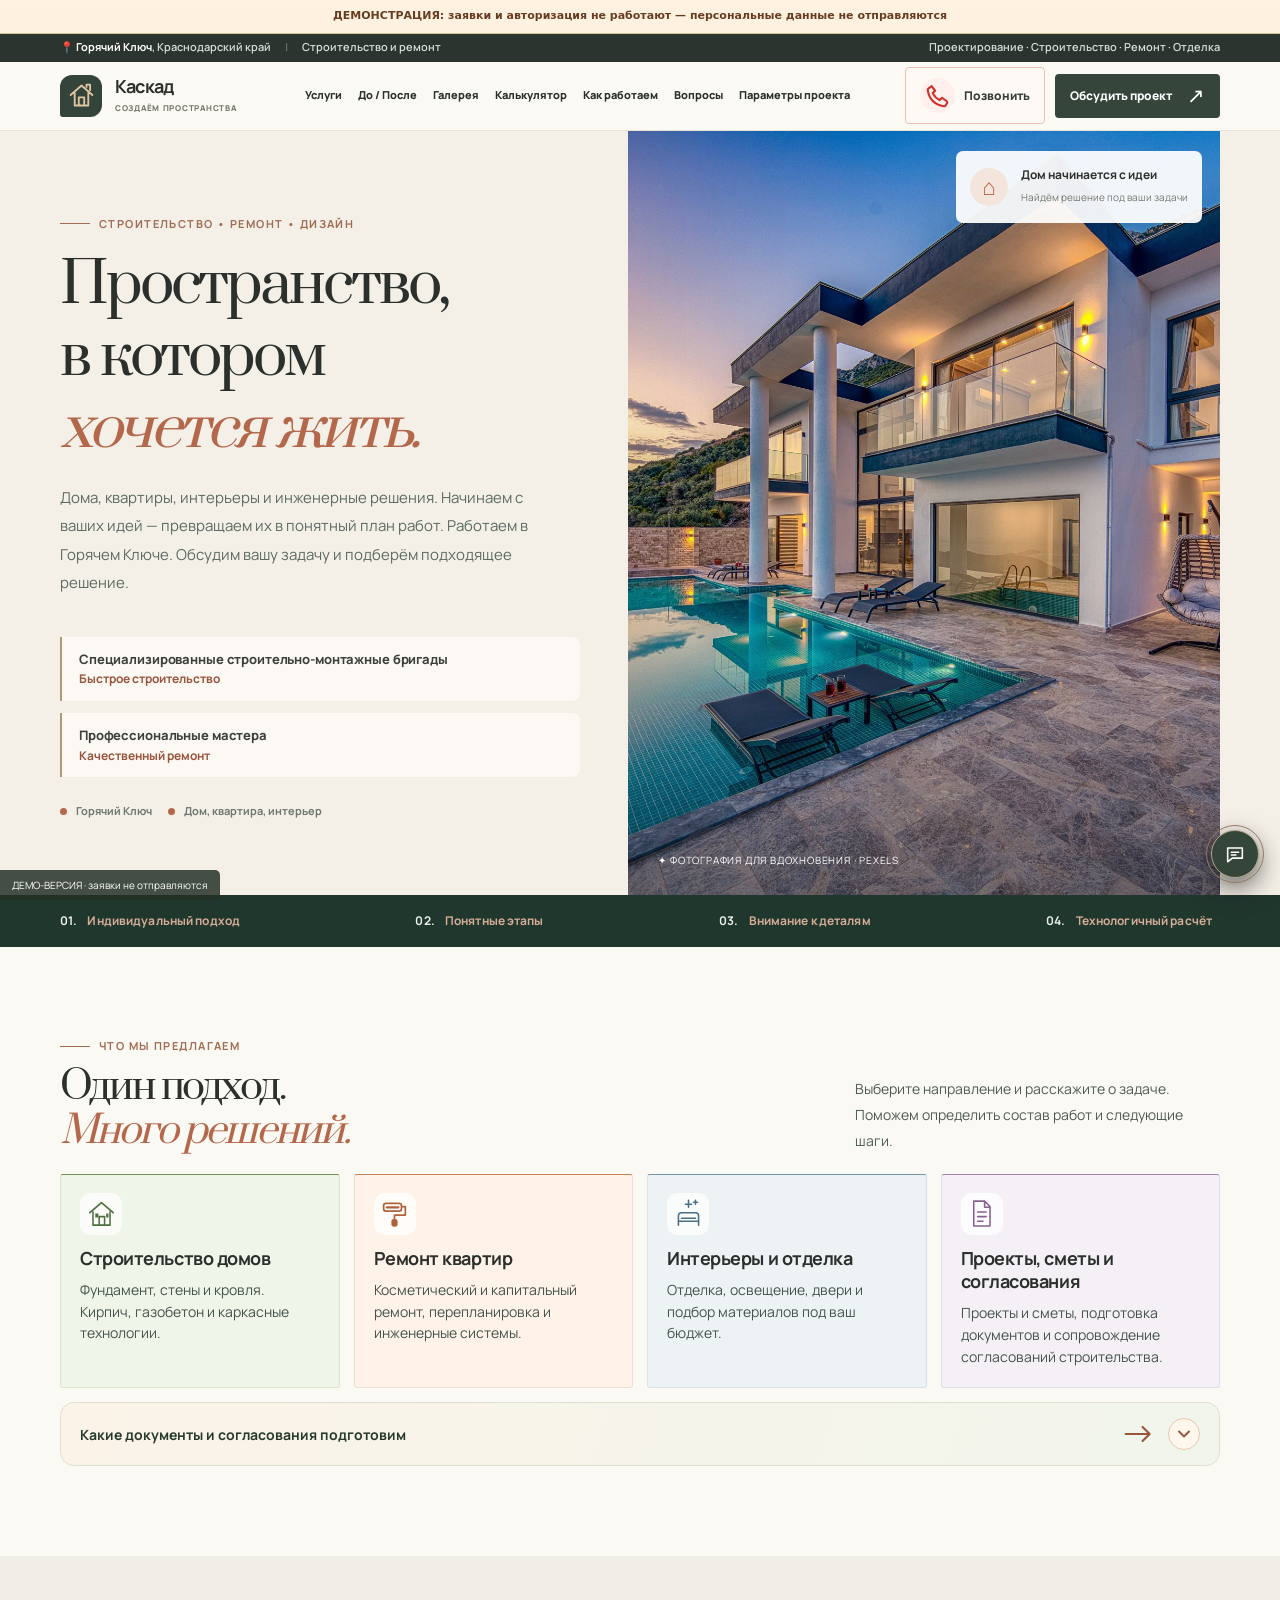
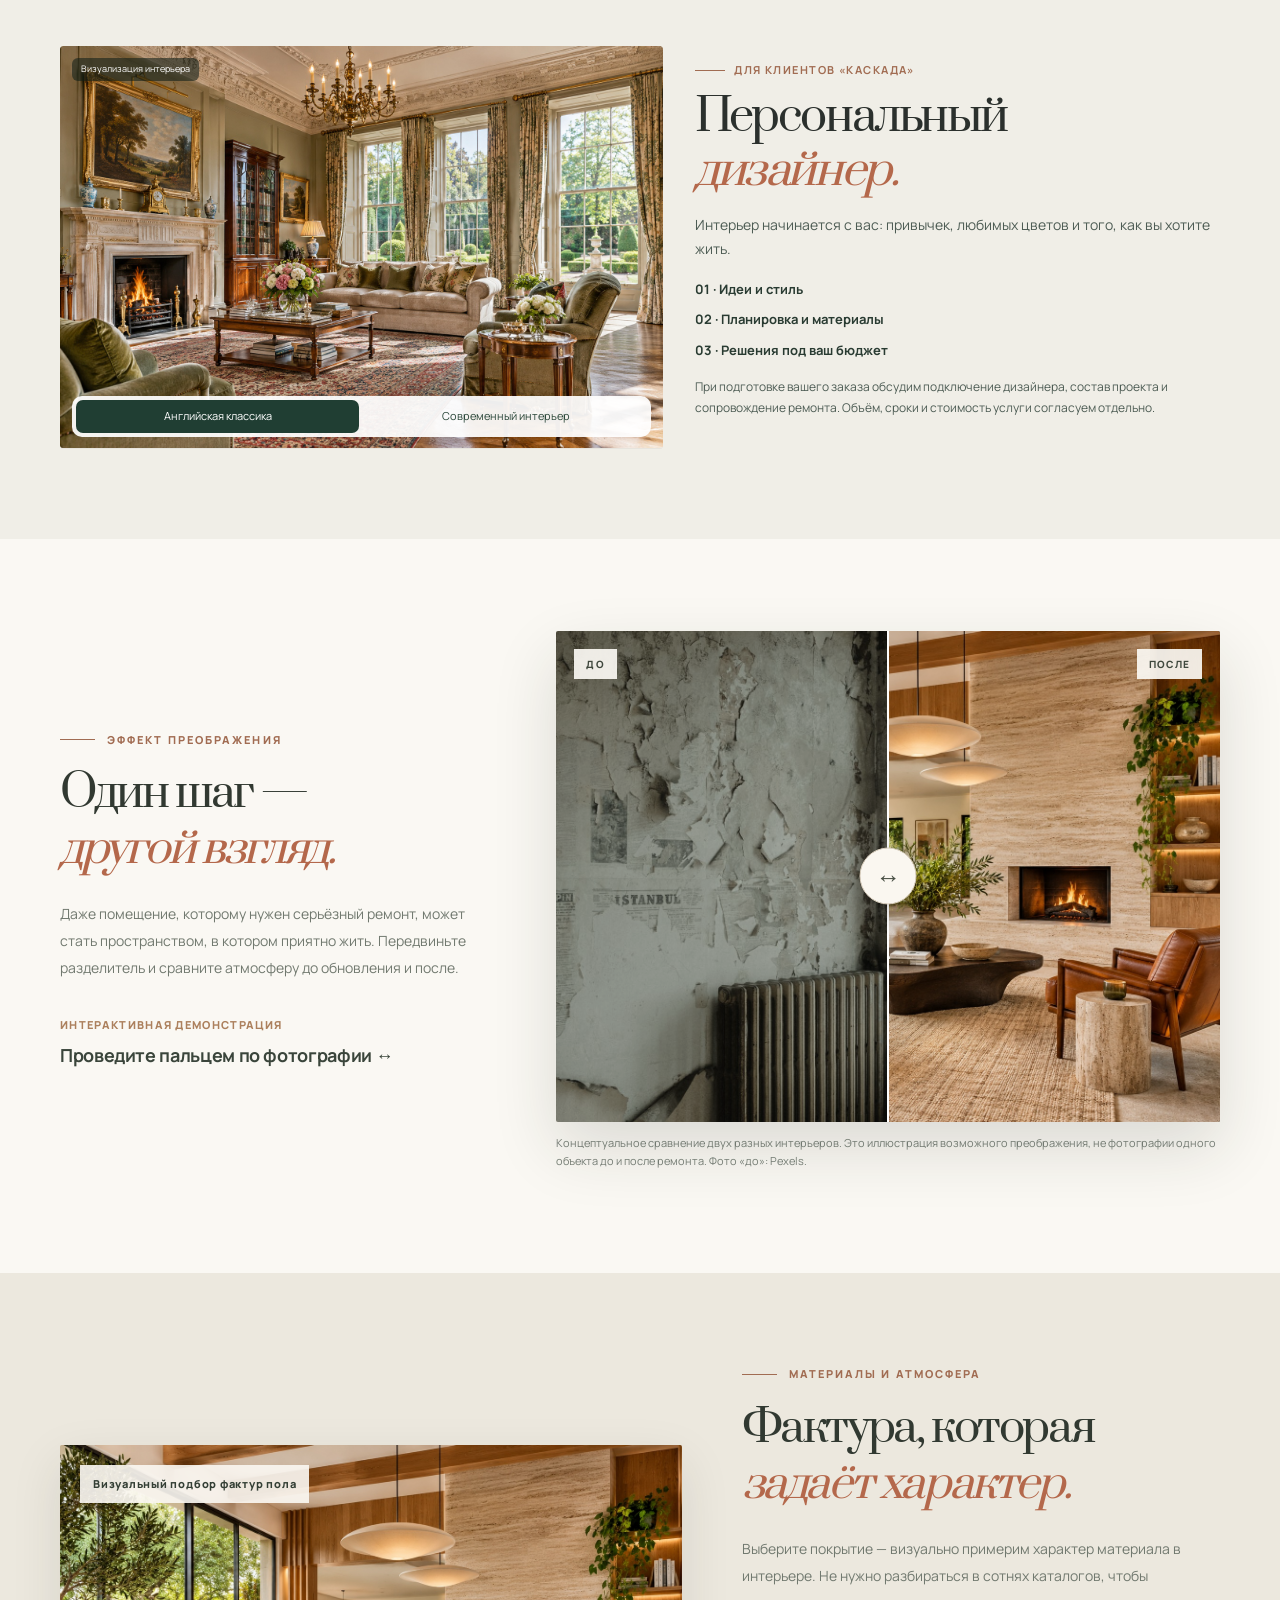
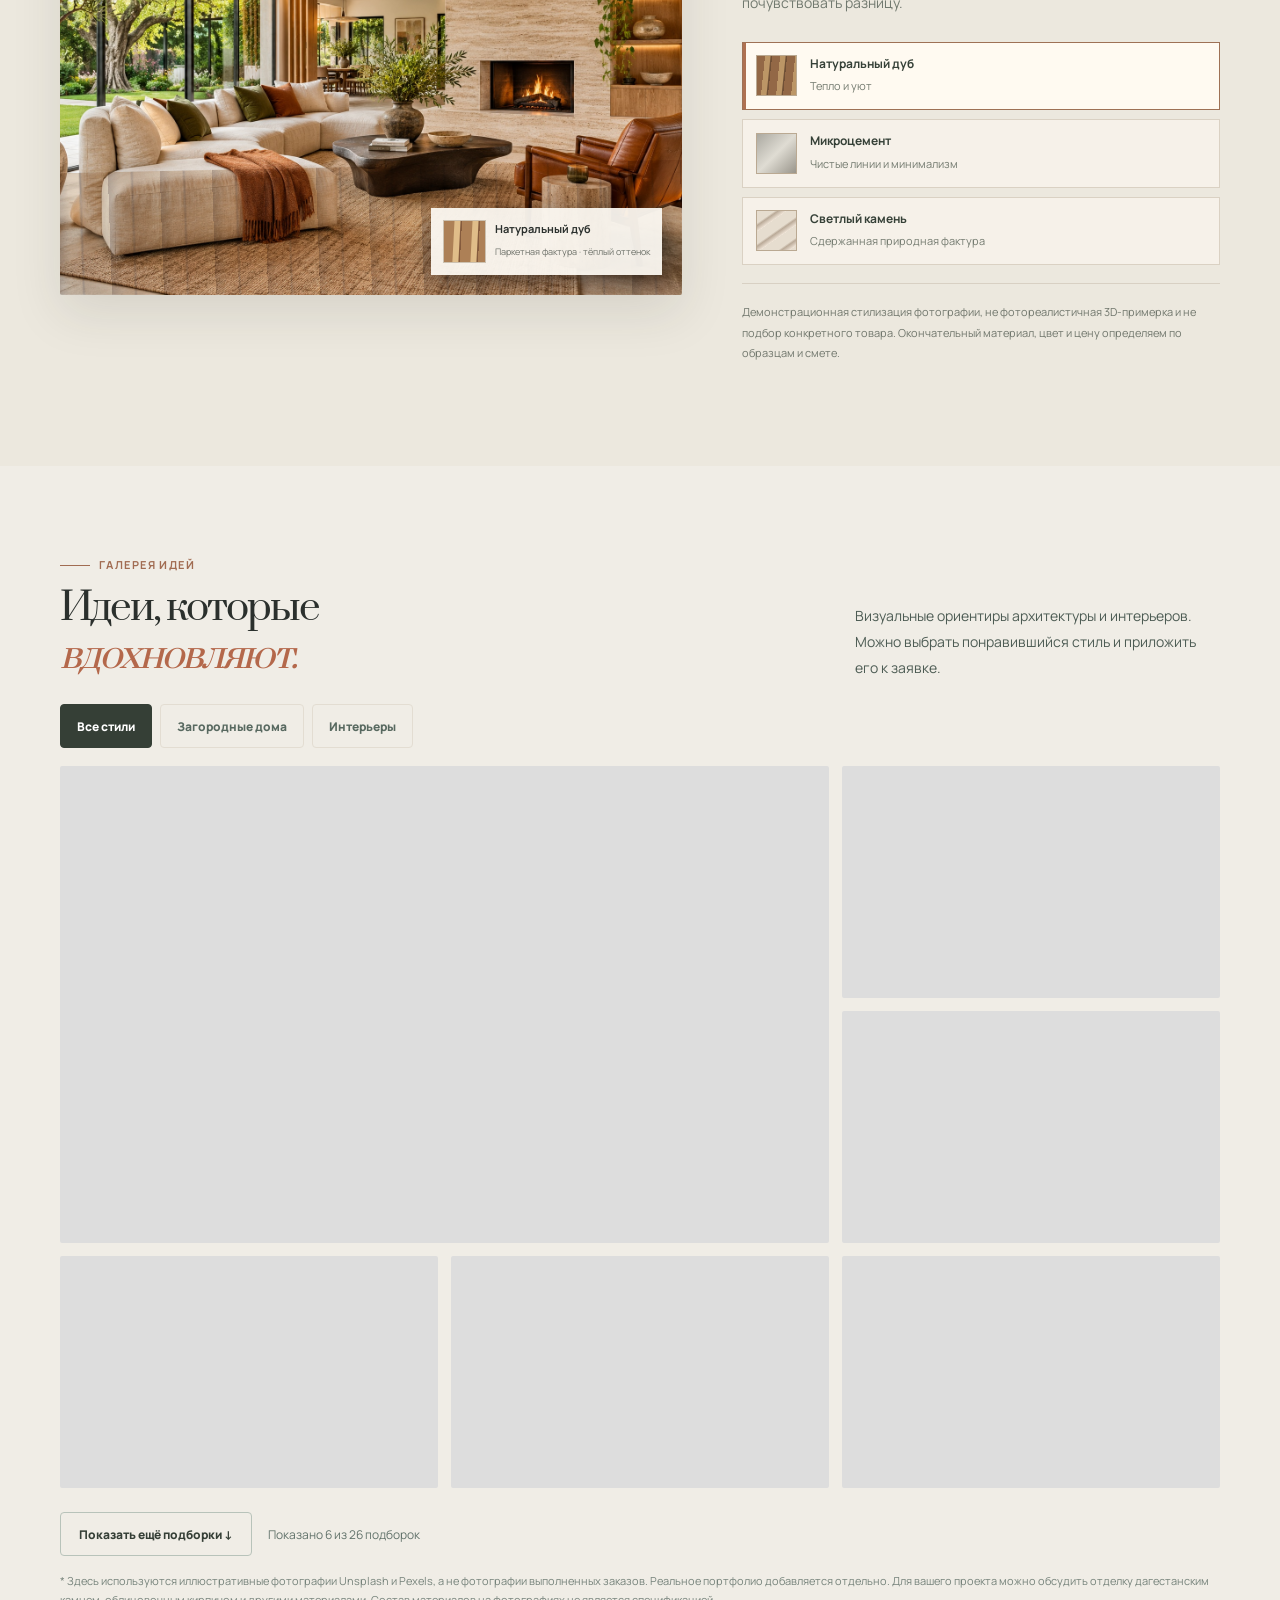
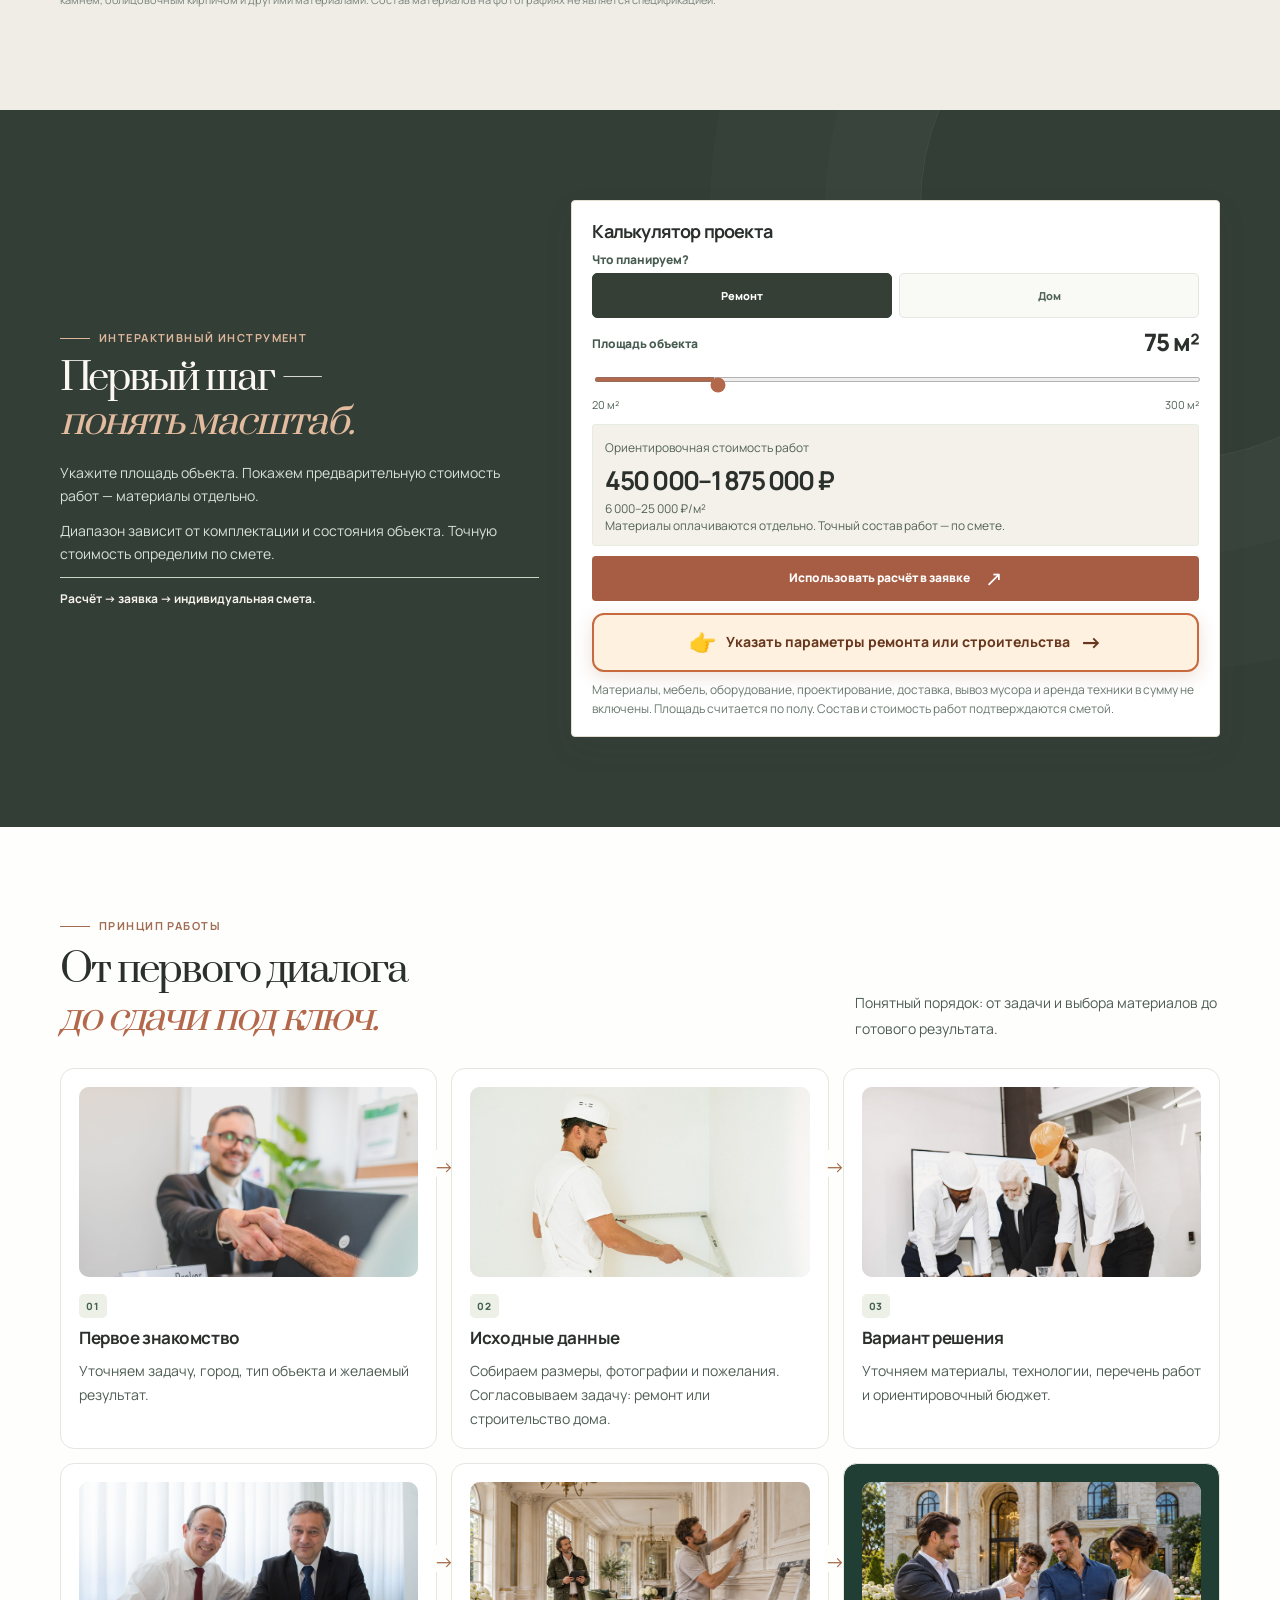
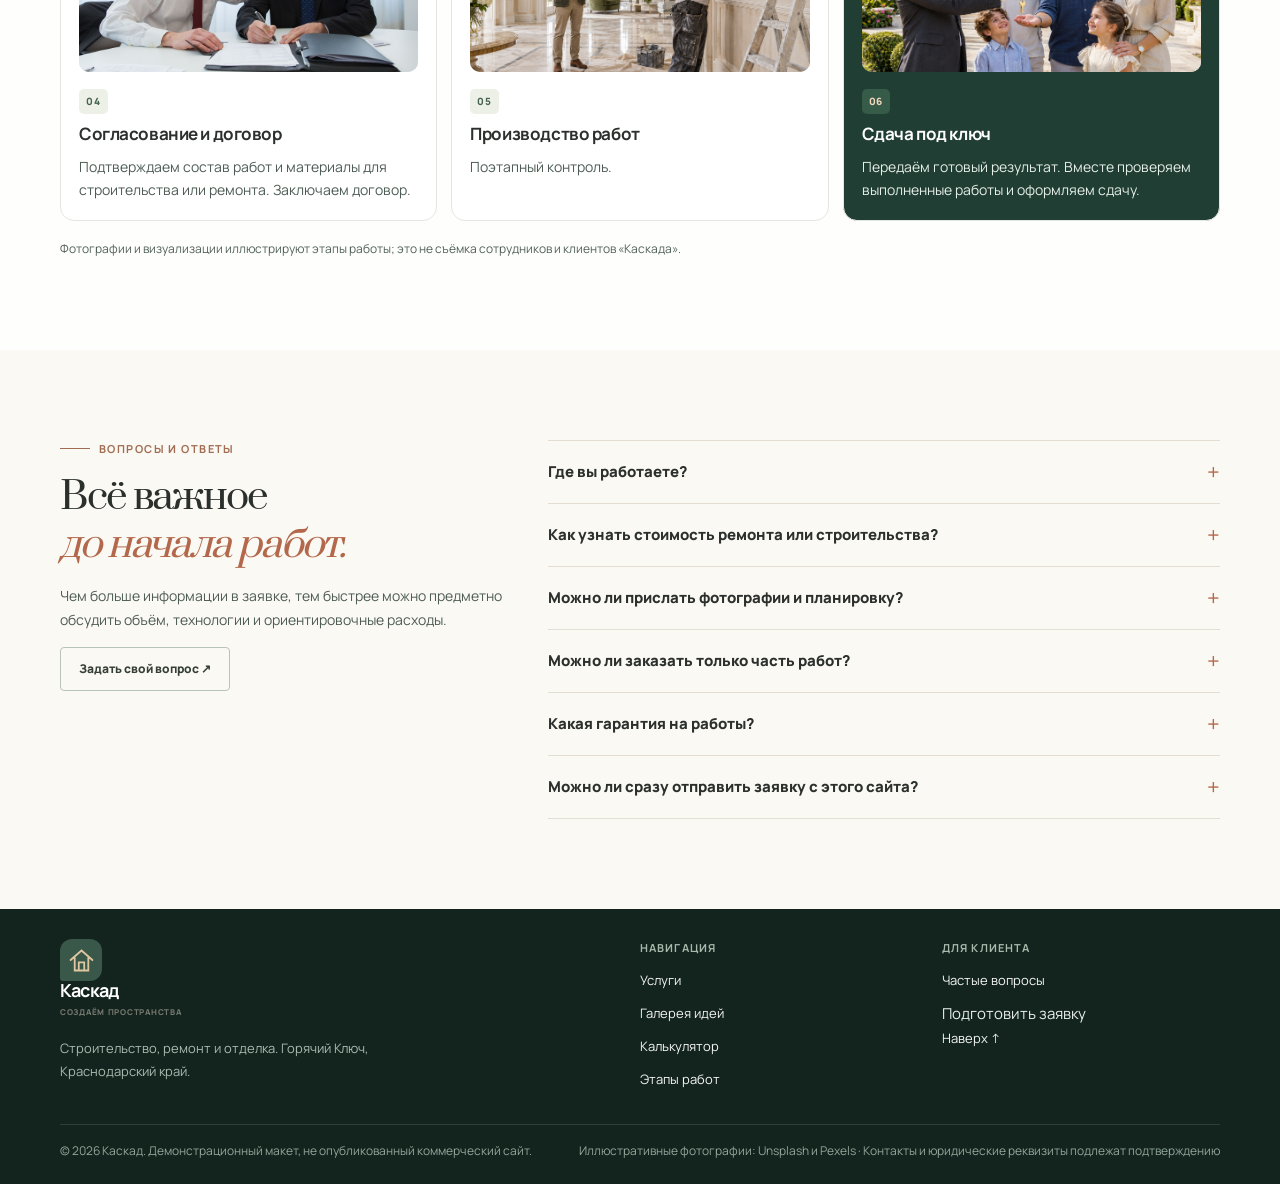
==== commit 2d04b294: "chore(kaskad): keep legacy demo accessible but noindex search results" ====
--- a/premium.html
+++ b/premium.html
@@ -3,6 +3,7 @@
 <head>
   <meta charset="UTF-8">
   <meta name="viewport" content="width=device-width,initial-scale=1,viewport-fit=cover">
+  <meta name="robots" content="noindex, nofollow">
   <meta name="theme-color" content="#14201e">
   <meta name="description" content="Каскад — строительство домов, ремонт и отделка. Горячий Ключ, Краснодарский край. Обсудите строительство дома, ремонт квартиры или отделку.">
   <title>Каскад — пространство, в котором хочется жить</title>
